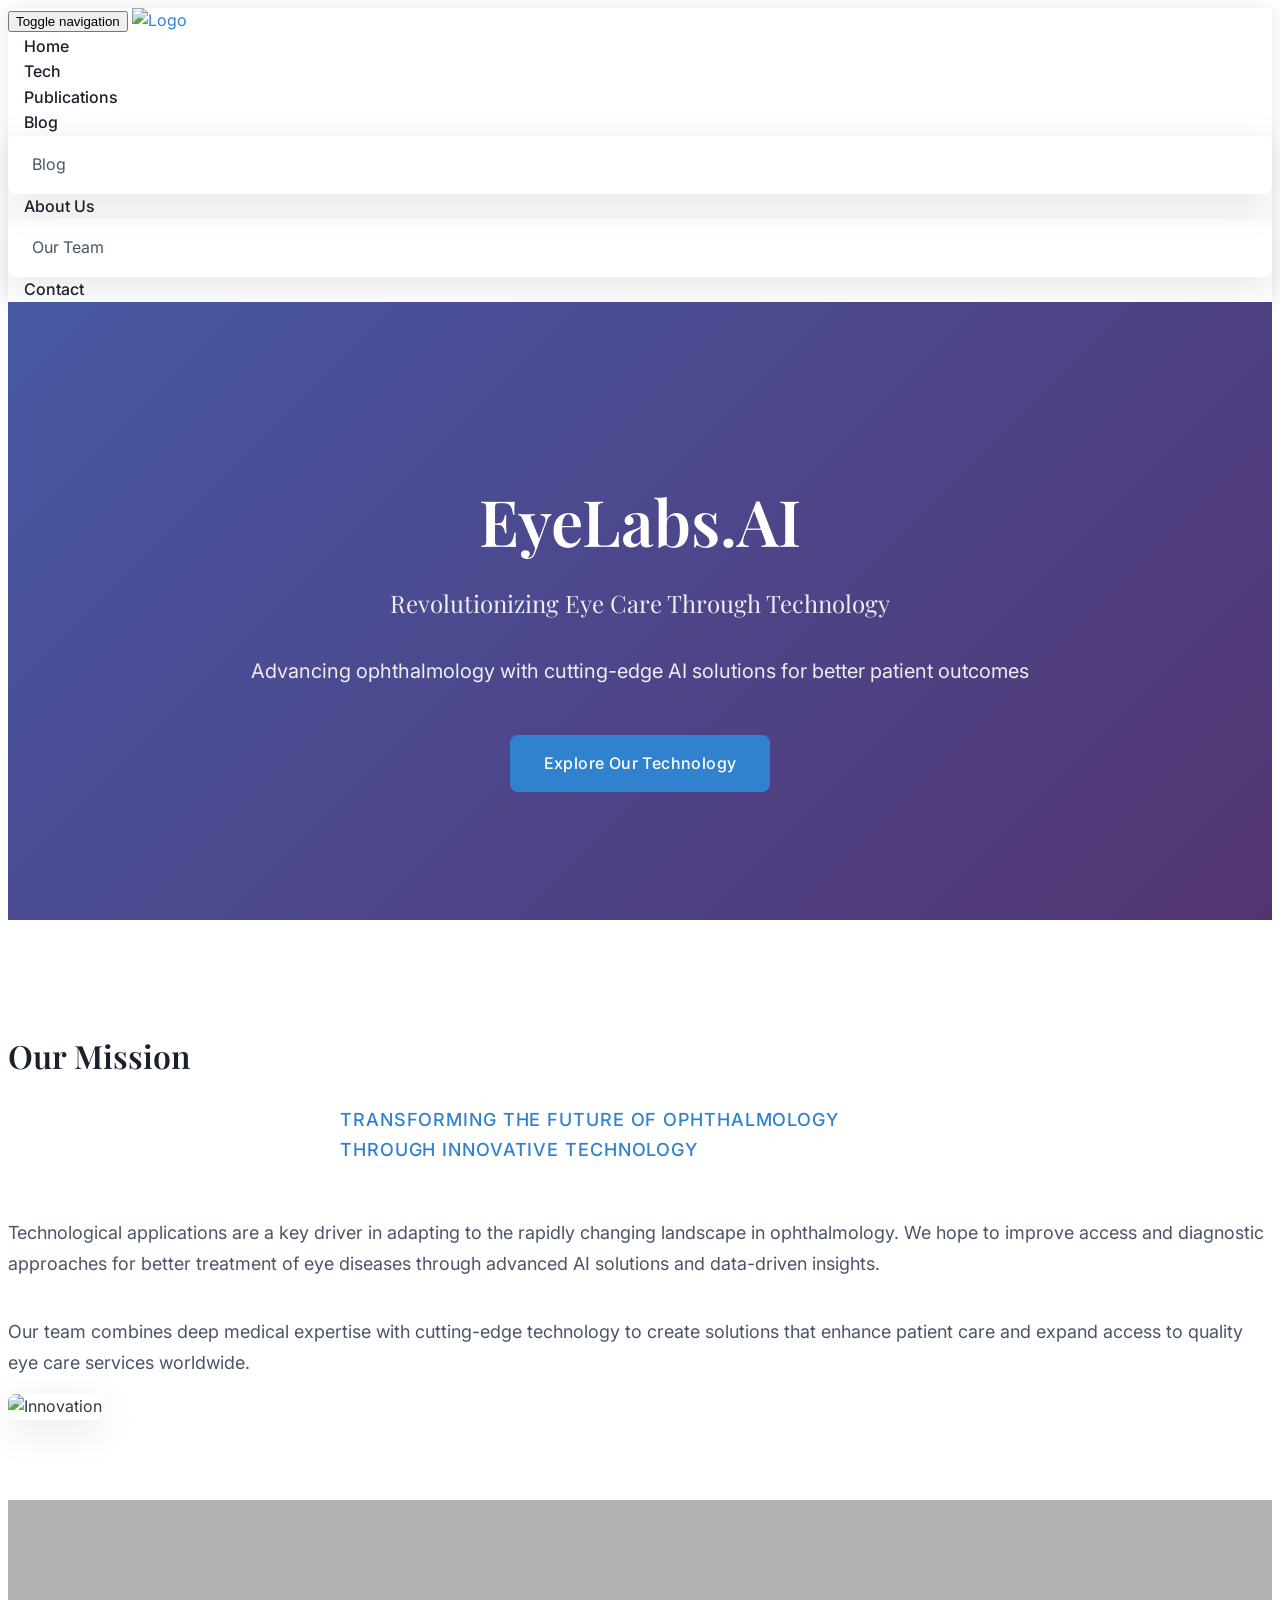
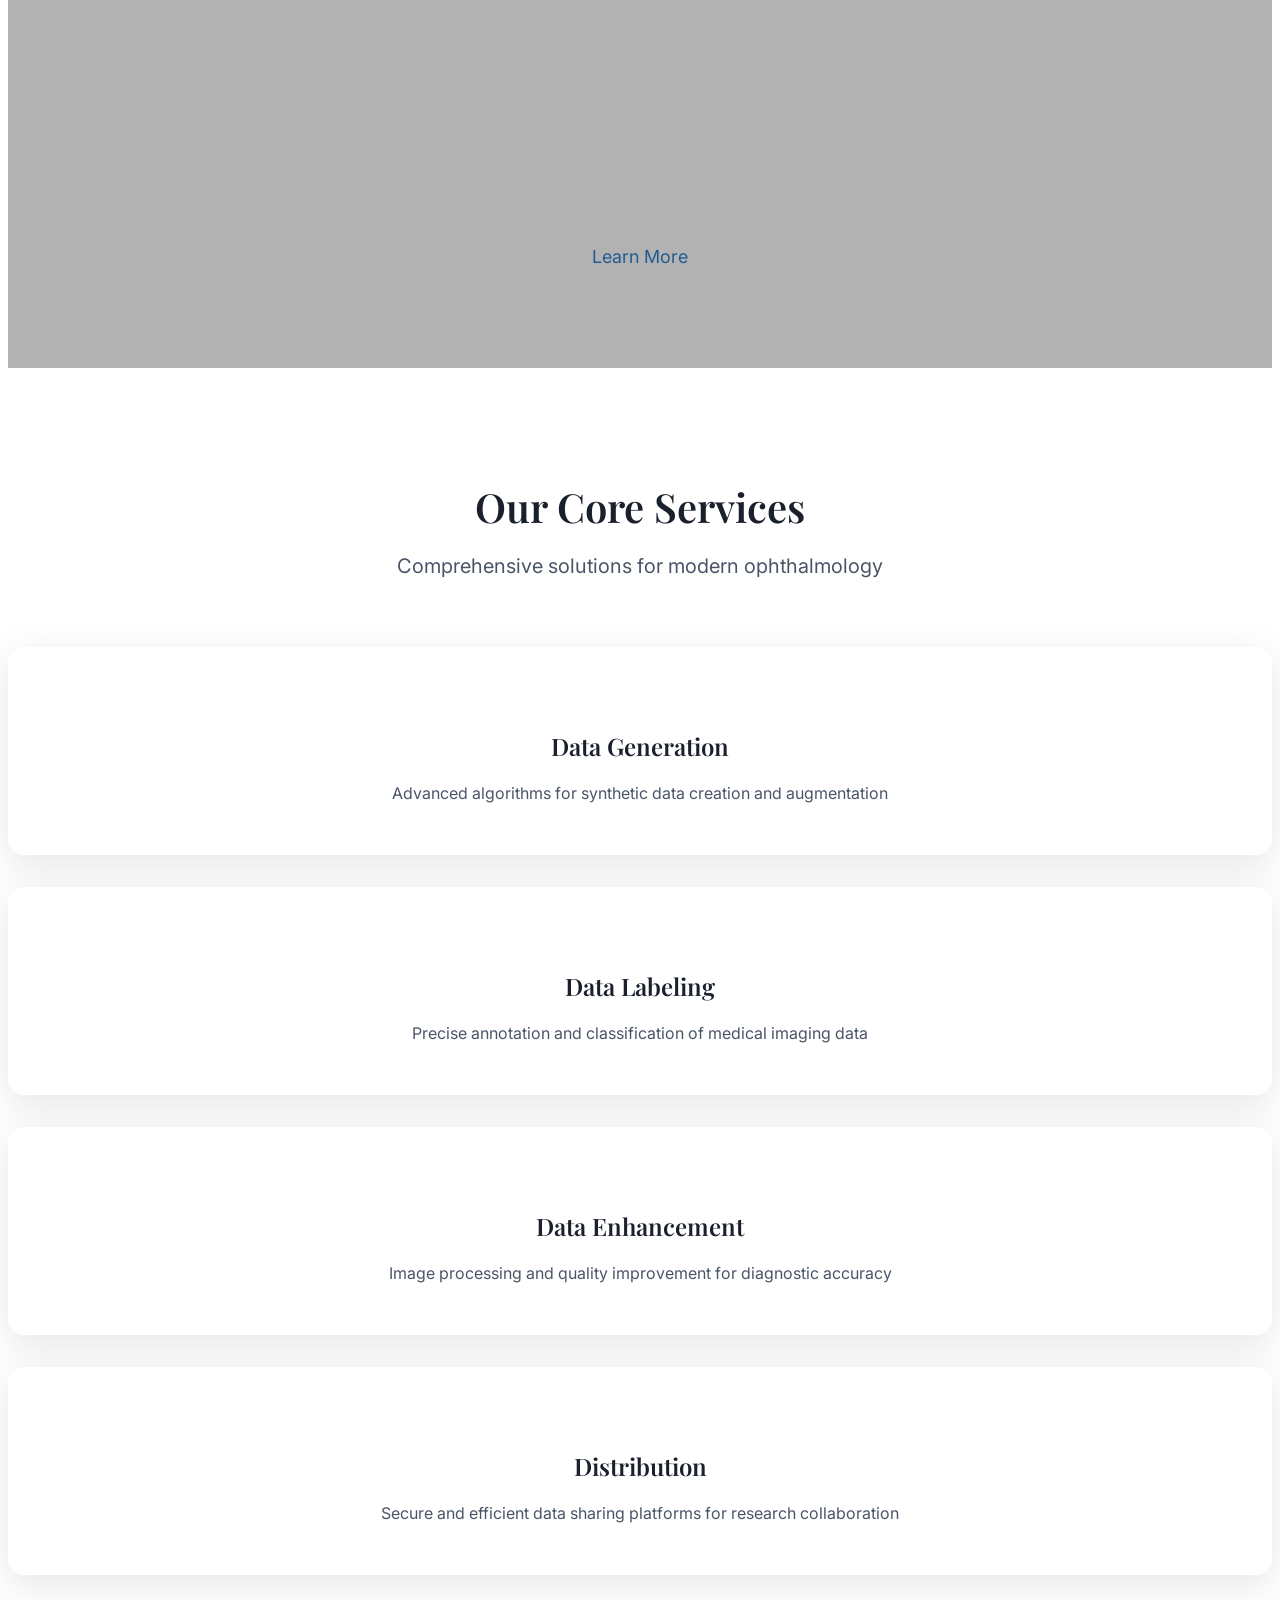
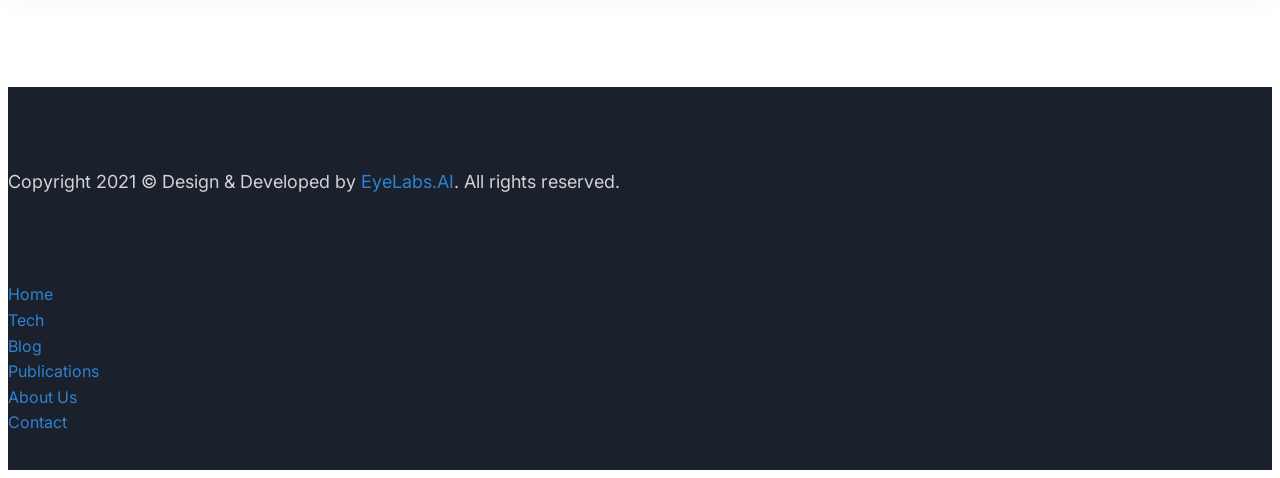
==== index.html @ ab3704bf "Remove Aaron Webel, Euna Koo, Mohannad Al-Samarraie, and Diana Lee from advisory board" ====
<!DOCTYPE html>
<!--[if lt IE 7]>      <html class="no-js lt-ie9 lt-ie8 lt-ie7"> <![endif]-->
<!--[if IE 7]>         <html class="no-js lt-ie9 lt-ie8"> <![endif]-->
<!--[if IE 8]>         <html class="no-js lt-ie9"> <![endif]-->
<!--[if gt IE 8]><!--> 
<html class="no-js"> <!--<![endif]-->
<head>
  <meta http-equiv="Content-Type" content="text/html; charset=UTF-8">
  <meta name="description" content="EyeLabs AI - Revolutionizing Eye Care Through Technology">
  
  <meta name="author" content="EyeLabs AI">

  <title>EyeLabs AI</title>

  <!-- Mobile Specific Meta-->
  <meta name="viewport" content="width=device-width, initial-scale=1">
  <!-- Favicon -->
  <link rel="shortcut icon" type="image/x-icon" href="img/favicon.png" />
  <!-- bootstrap.min css -->
  <link rel="stylesheet" href="plugins/bootstrap/bootstrap.min.css">
  <!-- Ionic Icon Css -->
  <link rel="stylesheet" href="plugins/Ionicons/css/ionicons.min.css">
  <!-- animate.css -->
  <link rel="stylesheet" href="plugins/animate-css/animate.css">
  <!-- Magnify Popup -->
  <link rel="stylesheet" href="plugins/magnific-popup/magnific-popup.css">
  <!-- Owl Carousel CSS -->
  <link rel="stylesheet" href="plugins/slick/slick.css">
  
  <!-- Main Stylesheet -->
  <link rel="stylesheet" href="css/style.css">

</head>

<body id="body">

<!-- Header Start -->
<header class="navigation">
	<div class="container">
		<div class="row">
			<div class="col-md-12">
				<!-- header Nav Start -->
				<nav class="navbar">
					<div class="container-fluid">
						<!-- Brand and toggle get grouped for better mobile display -->
						<div class="navbar-header">
							<button type="button" class="navbar-toggle collapsed" data-toggle="collapse" data-target="#bs-example-navbar-collapse-1">
							<span class="sr-only">Toggle navigation</span>
							<span class="icon-bar"></span>
							<span class="icon-bar"></span>
							<span class="icon-bar"></span>
							</button>
							<a class="navbar-brand" href="index.html">
								<img src="images/eyelabs logo 5.28.svg" alt="Logo">
							</a>
						</div>
					<!-- Collect the nav links, forms, and other content for toggling -->
          <div class="collapse navbar-collapse" id="bs-example-navbar-collapse-1">
            <ul class="nav navbar-nav navbar-right">
              <li><a href="index.html">Home</a></li>
              
              <li><a href="projects.html">Tech</a></li>
              <li><a href="publications.html">Publications</a></li>
                                <li class="dropdown">
                                    <a href="#" class="dropdown-toggle" data-toggle="dropdown" role="button" aria-haspopup="true" aria-expanded="false">Blog <span class="ion-ios-arrow-down"></span></a>
                                    <ul class="dropdown-menu">
                                        <li><a href="Blog.html">Blog</a></li>
                                    </ul>
                                </li>
              <li class="dropdown">
                <a href="#" class="dropdown-toggle" data-toggle="dropdown" role="button" aria-haspopup="true" aria-expanded="false">About Us <span class="ion-ios-arrow-down"></span></a>
                <ul class="dropdown-menu">
                  <li><a href="about.html">Our Team</a></li>
                </ul>
              </li>
              <li><a href="contact.html">Contact</a></li>
            </ul>
            </div><!-- /.navbar-collapse -->
            </div><!-- /.container-fluid -->
						</nav>
					</div>
				</div>
			</div>
			</header><!-- header close -->

<!-- Slider Start -->
<section class="slider">
	<div class="container">
		<div class="row">
			<div class="col-md-12">
				<div class="block">
					<h1 class="animated fadeInUp">EyeLabs.AI</h1>
					<h2 class="animated fadeInUp">Revolutionizing Eye Care Through Technology</h2>
					<p class="animated fadeInUp">Advancing ophthalmology with cutting-edge AI solutions for better patient outcomes</p>
					<a href="projects.html" class="btn btn-main animated fadeInUp">Explore Our Technology</a>
				</div>
			</div>
		</div>
	</div>
</section>

<!-- About Section Start -->
<section class="about section">
	<div class="container">
		<div class="row">
			<div class="col-md-6">
				<div class="block">
					<div class="section-title">
						<h2>Our Mission</h2>
						<p>Transforming the future of ophthalmology through innovative technology</p>
					</div>
					<p>Technological applications are a key driver in adapting to the rapidly changing landscape in ophthalmology. We hope to improve access and diagnostic approaches for better treatment of eye diseases through advanced AI solutions and data-driven insights.</p>
					<p>Our team combines deep medical expertise with cutting-edge technology to create solutions that enhance patient care and expand access to quality eye care services worldwide.</p>
				</div>
			</div>
			<div class="col-md-6">
				<div class="block">
					<img src="images/lightbulb.png" alt="Innovation" class="img-responsive">
				</div>
			</div>
		</div>
	</div>
</section>

<!-- Call to Action Section -->
<section class="feature bg-2">
  <div class="container">
    <div class="row">
      <div class="col-md-8 col-md-offset-2 text-center">
        <h2 class="section-subtitle">WE BELIEVE IN GREAT IDEAS</h2>
        <h3>Advancing Eye Care Through Innovation</h3>
        <p>Join us in revolutionizing the field of ophthalmology with state-of-the-art technology and research-driven solutions.</p>
        <a href="projects.html" class="btn btn-view-works">Learn More</a>
      </div>
    </div>
  </div>
</section>

<!-- Services Section Start -->
<section class="service">
  <div class="container">
    <div class="row">
      <div class="col-md-12">
        <div class="section-title text-center">
          <h2>Our Core Services</h2>
          <p>Comprehensive solutions for modern ophthalmology</p>
        </div>
      </div>
    </div>
    <div class="row">
      <div class="col-sm-6 col-md-3">
        <div class="service-item">
          <i class="icon ion-coffee"></i>
          <h4>Data Generation</h4>
          <p>Advanced algorithms for synthetic data creation and augmentation</p>
        </div>
      </div>
      <div class="col-sm-6 col-md-3">
        <div class="service-item">
          <i class="ion-compass"></i>
          <h4>Data Labeling</h4>
          <p>Precise annotation and classification of medical imaging data</p>
        </div>
      </div>
      <div class="col-sm-6 col-md-3">
        <div class="service-item">
          <i class="ion-image"></i>
          <h4>Data Enhancement</h4>
          <p>Image processing and quality improvement for diagnostic accuracy</p>
        </div>
      </div>
      <div class="col-sm-6 col-md-3">
        <div class="service-item">
          <i class="ion-bug"></i>
          <h4>Distribution</h4>
          <p>Secure and efficient data sharing platforms for research collaboration</p>
        </div>
      </div>
    </div>
  </div>
</section>

<!-- footer Start -->
<footer class="footer">
	<div class="container">
		<div class="row">
			<div class="col-md-12">
				<div class="footer-manu">
				</div>
				<p class="copyright">Copyright 2021 &copy; Design & Developed by <a href="https://eyelabs.ai/">EyeLabs.AI</a>. All rights reserved.
          <br><h4>Quick Links</h4>
          <a href="https://eyelabs.ai/index.html">Home</a> 
          <br><a href="https://eyelabs.ai/projects.html">Tech</a> 
          <br> <a href="https://eyelabs.ai/Blog.html">Blog</a>
          <br> <a href="https://eyelabs.ai/publications.html">Publications</a>
          <br> <a href="https://eyelabs.ai/about.html">About Us</a>
          <br> <a href="https://eyelabs.ai/contact.html">Contact</a>

				</p>
			</div>
		</div>
	</div>
</footer>

    <!-- 
    Essential Scripts
    =====================================-->


    <!-- Main jQuery -->
    <script src="plugins/jQuery/jquery.min.js"></script>
    <!-- Bootstrap 3.1 -->
    <script src="plugins/bootstrap/bootstrap.min.js"></script>
    <!-- slick Carousel -->
    <script src="plugins/slick/slick.min.js"></script>
    <script src="plugins/magnific-popup/jquery.magnific-popup.min.js"></script>
    <!-- filter -->
    <script src="plugins/shuffle/shuffle.min.js"></script>
    <script src="plugins/SyoTimer/jquery.syotimer.min.js"></script>

    <!-- Form Validator -->
    <script src="http://cdnjs.cloudflare.com/ajax/libs/jquery.form/3.32/jquery.form.js"></script>
    <script src="http://cdnjs.cloudflare.com/ajax/libs/jquery-validate/1.11.1/jquery.validate.min.js"></script>

    <!-- Google Map -->
    <script src="https://maps.googleapis.com/maps/api/js?key=AIzaSyCcABaamniA6OL5YvYSpB3pFMNrXwXnLwU&libraries=places"></script>
    <script src="plugins/google-map/map.js"></script>

    <script src="js/script.js"></script>

    </body>

    </html>
---- css/style.css ----
/*=== MEDIA QUERY ===*/
@import url('https://fonts.googleapis.com/css2?family=Inter:wght@300;400;500;600;700&display=swap');
@import url('https://fonts.googleapis.com/css2?family=Playfair+Display:wght@400;500;600;700&display=swap');

body {
  line-height: 1.6;
  font-family: "Inter", sans-serif;
  -webkit-font-smoothing: antialiased;
  color: #2d3748;
  background-color: #ffffff;
}

h1, h2, h3, h4, h5, h6 {
  font-family: "Playfair Display", serif;
  font-weight: 500;
  color: #1a202c;
}

h1 {
  font-size: 3.5rem;
  font-weight: 600;
  line-height: 1.2;
}

h2 {
  font-size: 2.5rem;
  font-weight: 500;
  line-height: 1.3;
}

h3 {
  font-size: 1.75rem;
  font-weight: 500;
}

h4 {
  font-size: 1.25rem;
  font-weight: 500;
}

p {
  color: #4a5568;
  font-size: 1.125rem;
  font-family: "Inter", sans-serif;
  line-height: 1.7;
}

ol, ul {
  margin: 0;
  padding: 0;
  list-style: none;
}

iframe {
  border: 0;
}

a, a:focus, a:hover {
  text-decoration: none;
  outline: 0;
  color: #3182ce;
  transition: all 0.3s ease;
}

a:hover {
  color: #2c5282;
}

blockquote {
  font-size: 1.25rem;
  border-left: 4px solid #3182ce;
  padding: 1rem 2rem;
  text-align: left;
  color: #4a5568;
  font-style: italic;
  margin: 2rem 0;
}

.navbar-toggle .icon-bar {
  background: #3182ce;
}

input[type="email"], input[type="password"], input[type="text"], input[type="tel"] {
  box-shadow: none;
  height: 3rem;
  outline: none;
  font-size: 1rem;
  border: 2px solid #e2e8f0;
  border-radius: 0.5rem;
  padding: 0.75rem 1rem;
  transition: all 0.3s ease;
}

input[type="email"]:focus, input[type="password"]:focus, input[type="text"]:focus, input[type="tel"]:focus {
  box-shadow: 0 0 0 3px rgba(49, 130, 206, 0.1);
  border-color: #3182ce;
}

.form-control {
  box-shadow: none;
  border-radius: 0.5rem;
  border: 2px solid #e2e8f0;
  padding: 0.75rem 1rem;
  font-size: 1rem;
  transition: all 0.3s ease;
}

.form-control:focus {
  box-shadow: 0 0 0 3px rgba(49, 130, 206, 0.1);
  border-color: #3182ce;
}

.slick-slide {
  outline: 0;
}

.btn-main, .btn-transparent, .btn-small {
  background: #3182ce;
  color: #fff;
  display: inline-block;
  font-size: 1rem;
  font-weight: 500;
  letter-spacing: 0.025em;
  padding: 0.875rem 2rem;
  border-radius: 0.5rem;
  border: 2px solid #3182ce;
  transition: all 0.3s ease;
  text-transform: none;
}

.btn-main:hover, .btn-transparent:hover, .btn-small:hover {
  background: #2c5282;
  border-color: #2c5282;
  color: #fff;
  transform: translateY(-2px);
  box-shadow: 0 10px 25px rgba(49, 130, 206, 0.2);
}

.btn-solid-border {
  background: transparent;
  color: #3182ce;
  border: 2px solid #3182ce;
}

.btn-solid-border:hover {
  background: #3182ce;
  color: #fff;
}

.btn-transparent {
  background: transparent;
  color: #3182ce;
  border: 2px solid #3182ce;
}

.btn-transparent:hover {
  background: #3182ce;
  color: #fff;
}

.btn-large {
  padding: 1rem 2.5rem;
  font-size: 1.125rem;
}

.btn-small {
  padding: 0.625rem 1.5rem;
  font-size: 0.875rem;
}

.btn-round {
  border-radius: 2rem;
}

.btn-round-full {
  border-radius: 3rem;
}

.btn.active:focus, .btn:active:focus, .btn:focus {
  outline: none;
}

.mt-10 {
  margin-top: 0.625rem;
}

.mt-20 {
  margin-top: 1.25rem;
}

.mt-30 {
  margin-top: 1.875rem;
}

.mt-40 {
  margin-top: 2.5rem;
}

.mt-50 {
  margin-top: 3.125rem;
}

.btn:focus {
  outline: none;
}

.w-100 {
  width: 100%;
}

.margin-0 {
  margin: 0;
}

#preloader {
  position: fixed;
  top: 0;
  left: 0;
  right: 0;
  bottom: 0;
  background-color: #fff;
  z-index: 999999;
}

.bg-shadow {
  background: rgba(0, 0, 0, 0.5);
}

.bg-gray {
  background: #f7fafc;
}

.bg-primary {
  background: #3182ce;
}

.bg-primary-dark {
  background: #2c5282;
}

.bg-primary-darker {
  background: #1a365d;
}

.bg-dark {
  background: #1a202c;
}

.section {
  padding: 5rem 0;
}

.section-sm {
  padding: 3rem 0;
}

.title {
  margin-bottom: 3rem;
}

.title h2 {
  font-size: 2.5rem;
  font-weight: 600;
  margin-bottom: 1rem;
  color: #1a202c;
}

.section-title {
  margin-bottom: 4rem;
}

.section-title h2 {
  font-size: 2.5rem;
  font-weight: 600;
  margin-bottom: 1rem;
  color: #1a202c;
}

.section-title p {
  font-size: 1.25rem;
  color: #4a5568;
  max-width: 600px;
  margin: 0 auto;
}

.section-subtitle {
  font-size: 1.125rem;
  font-weight: 500;
  color: #3182ce;
  text-transform: uppercase;
  letter-spacing: 0.1em;
  margin-bottom: 1rem;
}

.page-title {
  padding: 6rem 0;
  background: linear-gradient(135deg, #667eea 0%, #764ba2 100%);
  position: relative;
}

.page-title:before {
  content: "";
  position: absolute;
  top: 0;
  left: 0;
  right: 0;
  bottom: 0;
  background: rgba(0, 0, 0, 0.3);
}

.page-title .block {
  position: relative;
  z-index: 1;
}

.page-title .block h1 {
  color: #fff;
  font-size: 3.5rem;
  font-weight: 600;
  margin-bottom: 1rem;
}

.page-title .block p {
  color: rgba(255, 255, 255, 0.9);
  font-size: 1.25rem;
}

.heading {
  margin-bottom: 3rem;
}

.heading h2 {
  font-size: 2.5rem;
  font-weight: 600;
  margin-bottom: 1rem;
  color: #1a202c;
}

.heading p {
  font-size: 1.25rem;
  color: #4a5568;
}

.page-wrapper {
  padding: 2rem 0;
}

.social-media-icons ul li {
  display: inline-block;
}

.social-media-icons ul li a {
  width: 3rem;
  height: 3rem;
  display: inline-block;
  line-height: 3rem;
  text-align: center;
  background: #3182ce;
  color: #fff;
  border-radius: 50%;
  margin: 0 0.5rem;
  transition: all 0.3s ease;
}

.social-media-icons ul li a:hover {
  background: #2c5282;
  transform: translateY(-3px);
}

.dropdown-slide {
  position: static;
}

.dropdown-slide .open > a, .dropdown-slide .open > a:focus, .dropdown-slide .open > a:hover {
  background: transparent;
}

.dropdown-slide.full-width .dropdown-menu {
  left: 0 !important;
  right: 0 !important;
  width: 100%;
}

.dropdown-slide:hover .dropdown-menu {
  border-top: solid 3px #3182ce;
  margin-top: 0;
}

.dropdown-slide .dropdown-menu {
  border: none;
  border-radius: 0.5rem;
  box-shadow: 0 10px 40px rgba(0, 0, 0, 0.1);
  margin-top: 0;
  padding: 1rem 0;
  min-width: 200px;
}

.dropdown-slide .dropdown-menu a {
  padding: 0.75rem 1.5rem;
  color: #4a5568;
  transition: all 0.3s ease;
}

.dropdown-slide .dropdown-menu a:hover {
  background: #f7fafc;
  color: #3182ce;
}

@media (max-width: 480px) {
  .dropdown-slide .dropdown-menu {
    left: 0 !important;
    right: 0 !important;
    width: 100%;
  }
}

.commonSelect {
  position: relative;
  display: inline-block;
}

.commonSelect:before {
  content: "\f107";
  font-family: "FontAwesome";
  position: absolute;
  right: 1rem;
  top: 50%;
  transform: translateY(-50%);
  z-index: 1;
  pointer-events: none;
}

.commonSelect select {
  appearance: none;
  -webkit-appearance: none;
  -moz-appearance: none;
  padding: 0.75rem 2.5rem 0.75rem 1rem;
  border: 2px solid #e2e8f0;
  border-radius: 0.5rem;
  background: #fff;
  font-size: 1rem;
  color: #4a5568;
}

.commonSelect select:focus {
  outline: none;
  border-color: #3182ce;
}

.tabCommon .nav-tabs {
  border: none;
  margin-bottom: 2rem;
}

.tabCommon .nav-tabs li {
  margin-right: 0.5rem;
}

.tabCommon .nav-tabs li.active a {
  background: #3182ce;
  color: #fff;
  border: none;
  border-radius: 0.5rem;
}

.tabCommon .nav-tabs a {
  border: 2px solid #e2e8f0;
  border-radius: 0.5rem;
  color: #4a5568;
  padding: 0.75rem 1.5rem;
  transition: all 0.3s ease;
}

.tabCommon .nav-tabs a:hover {
  background: #f7fafc;
  border-color: #3182ce;
  color: #3182ce;
}

.tabCommon .tab-content {
  padding: 2rem 0;
}

.commonAccordion .panel, .commonAccordion-2 .panel {
  border: none;
  border-radius: 0.5rem;
  margin-bottom: 1rem;
  box-shadow: 0 2px 10px rgba(0, 0, 0, 0.1);
}

.commonAccordion .panel .panel-heading, .commonAccordion-2 .panel .panel-heading {
  background: #f7fafc;
  border: none;
  border-radius: 0.5rem;
}

.commonAccordion .panel .panel-title, .commonAccordion-2 .panel .panel-title {
  font-size: 1.125rem;
}

.commonAccordion .panel .panel-title a, .commonAccordion-2 .panel .panel-title a {
  color: #1a202c;
  text-decoration: none;
  display: block;
  padding: 1rem 1.5rem;
  transition: all 0.3s ease;
}

.commonAccordion .panel .panel-title a:before, .commonAccordion-2 .panel .panel-title a:before {
  content: "\f107";
  font-family: "FontAwesome";
  position: absolute;
  right: 1.5rem;
  top: 50%;
  transform: translateY(-50%);
  transition: all 0.3s ease;
}

.commonAccordion .panel .panel-title a.collapsed:before, .commonAccordion-2 .panel .panel-title a.collapsed:before {
  transform: translateY(-50%) rotate(0deg);
}

.list-circle {
  list-style: none;
}

.list-circle li {
  position: relative;
  padding-left: 2rem;
  margin-bottom: 1rem;
}

.list-circle li:before {
  content: "";
  position: absolute;
  left: 0;
  top: 0.5rem;
  width: 0.5rem;
  height: 0.5rem;
  background: #3182ce;
  border-radius: 50%;
}

.play-icon {
  width: 4rem;
  height: 4rem;
  background: #3182ce;
  color: #fff;
  display: inline-block;
  text-align: center;
  line-height: 4rem;
  border-radius: 50%;
  transition: all 0.3s ease;
}

.play-icon:hover {
  background: #2c5282;
  transform: scale(1.1);
}

.play-icon i {
  font-size: 1.5rem;
}

.alert-common {
  padding: 1rem 1.5rem;
  border-radius: 0.5rem;
  border: none;
  margin-bottom: 1rem;
}

.alert-common i {
  margin-right: 0.5rem;
  font-size: 1.125rem;
}

.alert-solid {
  background: #3182ce;
  color: #fff;
}

@media (max-width: 480px) {
  .buttonPart li {
    display: block;
    margin-bottom: 0.5rem;
  }
}

@media (max-width: 768px) {
  .buttonPart li {
    display: block;
    margin-bottom: 0.5rem;
  }
}

.overly, .page-title, .slider {
  position: relative;
}

.overly:before, .page-title:before, .slider:before {
  content: "";
  position: absolute;
  left: 0;
  top: 0;
  right: 0;
  bottom: 0;
  background: rgba(0, 0, 0, 0.5);
}

.owl-dots .owl-dot.active span, .owl-theme .owl-dots .owl-dot:hover span {
  background: #3182ce;
}

#success, #error {
  display: none;
}

#wrapper-work {
  position: relative;
  overflow: hidden;
}

#wrapper-work ul li {
  position: relative;
  overflow: hidden;
  border-radius: 0.5rem;
  margin-bottom: 2rem;
}

#wrapper-work ul li img {
  transition: all 0.3s ease;
}

#wrapper-work ul li .items-text {
  position: absolute;
  left: 0;
  right: 0;
  bottom: 0;
  background: linear-gradient(transparent, rgba(0, 0, 0, 0.8));
  color: #fff;
  padding: 2rem;
  transform: translateY(100%);
  transition: all 0.3s ease;
}

#wrapper-work ul li:hover .items-text {
  transform: translateY(0);
}

#wrapper-work ul li .items-text h2 {
  font-size: 1.5rem;
  margin-bottom: 0.5rem;
  color: #fff;
}

#wrapper-work ul li .items-text h2:before {
  content: "";
  position: absolute;
  left: 0;
  bottom: 0;
  width: 3rem;
  height: 3px;
  background: #3182ce;
}

#wrapper-work ul li .items-text p {
  color: rgba(255, 255, 255, 0.9);
  margin-bottom: 0;
}

#features-work {
  position: relative;
  overflow: hidden;
}

#features-work .block ul li {
  position: relative;
  padding-left: 3rem;
  margin-bottom: 2rem;
  font-size: 1.125rem;
  color: #4a5568;
}

#features-work .block ul li:before {
  content: "\f00c";
  font-family: "FontAwesome";
  position: absolute;
  left: 0;
  top: 0;
  color: #3182ce;
  font-size: 1.25rem;
}

header {
  background: #fff;
  border: none;
  box-shadow: 0 2px 20px rgba(0, 0, 0, 0.1);
}

header .navbar {
  margin-bottom: 0;
  border: none;
}

header .navbar-brand {
  padding: 1rem 0;
}

header .navbar-brand img {
  max-height: 3rem;
}

header .navbar-default {
  background: #fff;
  border: none;
  border-radius: 0;
}

header .navbar-default .navbar-nav {
  margin: 0;
}

header .navbar-default .navbar-nav li a {
  color: #1a202c;
  font-weight: 500;
  padding: 2rem 1rem;
  transition: all 0.3s ease;
}

header .navbar-default .navbar-nav li a:hover {
  color: #3182ce;
  background: transparent;
}

.navigation {
  background: #fff;
  border: none;
  box-shadow: 0 2px 20px rgba(0, 0, 0, 0.1);
  padding: 0;
}

.navigation .navbar {
  margin-bottom: 0;
  border: none;
  padding: 0;
}

.navigation .navbar-brand {
  padding: 1rem 0;
}

.navigation .navbar-brand img {
  max-height: 3rem;
}

.navigation .navbar {
  background: #fff;
  border: none;
  border-radius: 0;
}

.navigation .navbar .navbar-nav {
  margin: 0;
}

.navigation .navbar .navbar-nav > li > a {
  color: #1a202c;
  font-weight: 500;
  padding: 2rem 1rem;
  transition: all 0.3s ease;
  position: relative;
}

.navigation .navbar .navbar-nav > li > a:hover, .navigation .navbar .navbar-nav > li > a:focus {
  color: #3182ce;
  background: transparent;
}

.navigation .navbar .navbar-nav > li > a:after {
  content: "";
  position: absolute;
  bottom: 0;
  left: 50%;
  width: 0;
  height: 3px;
  background: #3182ce;
  transition: all 0.3s ease;
  transform: translateX(-50%);
}

.navigation .navbar .navbar-nav > li > a:hover:after {
  width: 100%;
}

.navigation .navbar .dropdown-menu {
  border: none;
  border-radius: 0.5rem;
  box-shadow: 0 10px 40px rgba(0, 0, 0, 0.1);
  margin-top: 0;
  padding: 1rem 0;
  min-width: 200px;
}

.navigation .navbar .dropdown-menu a {
  padding: 0.75rem 1.5rem;
  color: #4a5568;
  transition: all 0.3s ease;
}

.navigation .navbar .dropdown-menu a:hover {
  background: #f7fafc;
  color: #3182ce;
}

.nav .open > a {
  background: transparent;
}

.slider {
  background: linear-gradient(135deg, #667eea 0%, #764ba2 100%);
  padding: 8rem 0;
  position: relative;
}

.slider:before {
  content: "";
  position: absolute;
  left: 0;
  top: 0;
  right: 0;
  bottom: 0;
  background: rgba(0, 0, 0, 0.3);
}

.slider .block {
  text-align: center;
  position: relative;
  z-index: 1;
}

.slider .block h1 {
  color: #fff;
  font-size: 4rem;
  font-weight: 600;
  margin-bottom: 1.5rem;
  line-height: 1.2;
}

.slider .block h2 {
  color: rgba(255, 255, 255, 0.9);
  font-size: 1.5rem;
  font-weight: 400;
  margin-bottom: 2rem;
  line-height: 1.6;
}

.call-to-action {
  background: #f7fafc;
  padding: 4rem 0;
}

.call-to-action h2 {
  font-size: 2.5rem;
  margin-bottom: 1rem;
}

.call-to-action p {
  font-size: 1.25rem;
  margin-bottom: 2rem;
}

.call-to-action .btn-main, .call-to-action .btn-transparent, .call-to-action .btn-small {
  font-size: 1.125rem;
  padding: 1rem 2.5rem;
}

.service {
  padding: 5rem 0;
  background: #fff;
}

.service .service-item {
  text-align: center;
  padding: 3rem 2rem;
  border-radius: 1rem;
  background: #fff;
  box-shadow: 0 10px 40px rgba(0, 0, 0, 0.1);
  transition: all 0.3s ease;
  margin-bottom: 2rem;
}

.service .service-item:hover {
  transform: translateY(-10px);
  box-shadow: 0 20px 60px rgba(0, 0, 0, 0.15);
}

.service .service-item i {
  font-size: 3rem;
  color: #3182ce;
  margin-bottom: 1.5rem;
}

.service .service-item h4 {
  font-size: 1.5rem;
  font-weight: 600;
  margin-bottom: 1rem;
  color: #1a202c;
}

.service .service-item p {
  color: #4a5568;
  margin-bottom: 0;
}

.dark-service .title {
  color: #fff;
}

.dark-service .service-item {
  background: rgba(255, 255, 255, 0.1);
  border: 1px solid rgba(255, 255, 255, 0.2);
}

.dark-service .service-item i {
  color: #fff;
}

.dark-service .service-item h4 {
  color: #fff;
  font-size: 1.5rem;
  font-weight: 600;
  margin-bottom: 1rem;
}

.dark-service .service-item p {
  color: rgba(255, 255, 255, 0.8);
}

.service-about p {
  font-size: 1.125rem;
  line-height: 1.8;
}

.service-arrow .block {
  text-align: center;
}

.service-arrow .block i {
  font-size: 3rem;
  color: #3182ce;
}

.service-arrow .block p {
  font-size: 1.125rem;
  margin-top: 1rem;
}

.service-list .block {
  position: relative;
  padding-left: 3rem;
  margin-bottom: 2rem;
}

.service-list .block i {
  position: absolute;
  left: 0;
  top: 0;
  font-size: 1.5rem;
  color: #3182ce;
}

.feature {
  background: linear-gradient(135deg, #667eea 0%, #764ba2 100%);
  padding: 6rem 0;
  position: relative;
}

.feature:before {
  content: "";
  position: absolute;
  left: 0;
  top: 0;
  right: 0;
  bottom: 0;
  background: rgba(0, 0, 0, 0.3);
}

.feature h2 {
  color: #fff;
  font-size: 2.5rem;
  margin-bottom: 1rem;
}

.feature p {
  color: rgba(255, 255, 255, 0.9);
  font-size: 1.25rem;
  margin-bottom: 2rem;
}

.feature .btn-view-works {
  background: #fff;
  color: #3182ce;
  border: 2px solid #fff;
  font-size: 1.125rem;
  padding: 1rem 2.5rem;
}

.feature .btn-view-works:hover {
  background: transparent;
  color: #fff;
}

.portfolio-work {
  padding: 5rem 0;
}

.portfolio-work .block .portfolio-menu {
  text-align: center;
  margin-bottom: 3rem;
}

.portfolio-work .block .portfolio-menu .btn-group {
  margin: 0 0.5rem;
}

.portfolio-work .block .portfolio-menu .btn-group label {
  background: transparent;
  color: #4a5568;
  border: 2px solid #e2e8f0;
  border-radius: 0.5rem;
  padding: 0.75rem 1.5rem;
  font-weight: 500;
  transition: all 0.3s ease;
  cursor: pointer;
}

.portfolio-work .block .portfolio-menu .btn-group label:hover,
.portfolio-work .block .portfolio-menu .btn-group input:checked + label {
  background: #3182ce;
  color: #fff;
  border-color: #3182ce;
}

.portfolio-item {
  position: relative;
  overflow: hidden;
  border-radius: 0.5rem;
  margin-bottom: 2rem;
}

.portfolio-item img {
  transition: all 0.3s ease;
}

.portfolio-item:hover .portfolio-hover {
  opacity: 1;
}

.portfolio-item:hover .portfolio-content {
  transform: translateY(0);
}

.portfolio-hover {
  position: absolute;
  left: 0;
  top: 0;
  right: 0;
  bottom: 0;
  background: rgba(49, 130, 206, 0.9);
  opacity: 0;
  transition: all 0.3s ease;
  display: flex;
  align-items: center;
  justify-content: center;
}

.portfolio-content {
  text-align: center;
  color: #fff;
  transform: translateY(20px);
  transition: all 0.3s ease;
}

.portfolio-content * {
  color: #fff;
}

.portfolio-content a {
  color: #fff;
  text-decoration: none;
}

.portfolio-content a i {
  font-size: 2rem;
}

.portfolio-content a.h3 {
  font-size: 1.5rem;
  margin-bottom: 0.5rem;
}

.portfolio-single-page .project-details h4 {
  font-size: 1.25rem;
  font-weight: 600;
  margin-bottom: 0.5rem;
  color: #1a202c;
}

.portfolio-single-page .project-details span {
  color: #4a5568;
  font-size: 1rem;
}

.portfolio-single-page .project-details strong {
  color: #3182ce;
  font-weight: 600;
}

.portfolio-single-page .project-details ul li {
  margin-bottom: 0.5rem;
  color: #4a5568;
}

.testimonial {
  background: #f7fafc;
  padding: 5rem 0;
}

.testimonial .block h2 {
  font-size: 2.5rem;
  font-weight: 600;
  margin-bottom: 1rem;
  text-align: center;
}

.testimonial .block p {
  font-size: 1.25rem;
  text-align: center;
  margin-bottom: 3rem;
}

.testimonial .counter-box li {
  text-align: center;
  margin-bottom: 2rem;
}

.testimonial .testimonial-carousel {
  margin-top: 3rem;
}

.testimonial .testimonial-carousel i {
  font-size: 3rem;
  color: #3182ce;
  margin-bottom: 1rem;
}

.testimonial .testimonial-carousel p {
  font-size: 1.125rem;
  font-style: italic;
  margin-bottom: 2rem;
}

.testimonial .testimonial-carousel .user img {
  width: 4rem;
  height: 4rem;
  border-radius: 50%;
  margin-bottom: 1rem;
}

.testimonial .testimonial-carousel .user p {
  font-size: 1rem;
  margin-bottom: 0.25rem;
}

.testimonial .testimonial-carousel .user p span {
  color: #3182ce;
  font-weight: 600;
}

.counter-box i {
  font-size: 3rem;
  color: #3182ce;
}

.counter-box h4 {
  font-size: 2.5rem;
  font-weight: 600;
  margin: 1rem 0;
}

.counter-box span {
  color: #4a5568;
  font-size: 1.125rem;
}

.contact-form {
  padding: 5rem 0;
}

.contact-form .block .form-group {
  margin-bottom: 2rem;
}

.contact-form .block .form-group .form-control {
  height: 3rem;
  border: 2px solid #e2e8f0;
  border-radius: 0.5rem;
  padding: 0.75rem 1rem;
  font-size: 1rem;
}

.contact-form .block .form-group-2 {
  margin-bottom: 2rem;
}

.contact-form .block .form-group-2 textarea {
  border: 2px solid #e2e8f0;
  border-radius: 0.5rem;
  padding: 1rem;
  font-size: 1rem;
  min-height: 8rem;
}

.contact-form .block button {
  background: #3182ce;
  color: #fff;
  border: none;
  padding: 1rem 2.5rem;
  border-radius: 0.5rem;
  font-size: 1.125rem;
  font-weight: 500;
  transition: all 0.3s ease;
}

.contact-form .block button:hover {
  background: #2c5282;
  transform: translateY(-2px);
}

.address-block li {
  margin-bottom: 1rem;
}

.address-block li i {
  color: #3182ce;
  margin-right: 1rem;
  font-size: 1.25rem;
  width: 1.5rem;
  text-align: center;
}

.social-icons {
  margin-top: 2rem;
}

.social-icons li {
  display: inline-block;
  margin-right: 1rem;
}

.social-icons a {
  color: #3182ce;
  font-size: 1.5rem;
  transition: all 0.3s ease;
}

.social-icons i {
  transition: all 0.3s ease;
}

.social-icons a:hover i {
  transform: translateY(-3px);
}

.google-map {
  height: 400px;
}

.google-map .map {
  height: 100%;
  width: 100%;
}

.contact-box {
  text-align: center;
  padding: 3rem 2rem;
  border-radius: 1rem;
  background: #fff;
  box-shadow: 0 10px 40px rgba(0, 0, 0, 0.1);
  margin-bottom: 2rem;
}

.contact-box .block img {
  width: 4rem;
  height: 4rem;
  margin-bottom: 1.5rem;
}

.contact-box .block h2 {
  font-size: 1.5rem;
  font-weight: 600;
  margin-bottom: 1rem;
  color: #1a202c;
}

.contact-box .block p {
  color: #4a5568;
  margin-bottom: 0;
}

.pricing-table .pricing-item {
  background: #fff;
  border-radius: 1rem;
  box-shadow: 0 10px 40px rgba(0, 0, 0, 0.1);
  padding: 3rem 2rem;
  text-align: center;
  margin-bottom: 2rem;
  transition: all 0.3s ease;
}

.pricing-table .pricing-item:hover {
  transform: translateY(-10px);
  box-shadow: 0 20px 60px rgba(0, 0, 0, 0.15);
}

.pricing-table .pricing-item a.btn-main, .pricing-table .pricing-item a.btn-transparent, .pricing-table .pricing-item a.btn-small {
  margin-top: 2rem;
}

.pricing-table .pricing-item li {
  padding: 0.5rem 0;
  border-bottom: 1px solid #e2e8f0;
  color: #4a5568;
}

.pricing-table .pricing-item li i {
  color: #3182ce;
  margin-right: 0.5rem;
}

.price-title {
  margin-bottom: 2rem;
}

.price-title > h3 {
  font-size: 1.5rem;
  font-weight: 600;
  margin-bottom: 0.5rem;
  color: #1a202c;
}

.price-title > p {
  color: #4a5568;
  margin-bottom: 1rem;
}

.price-title .value {
  font-size: 3rem;
  font-weight: 700;
  color: #3182ce;
}

.product-item {
  margin-bottom: 30px;
}

.product-item .product-thumb {
  position: relative;
}

.product-item .product-thumb img {
  width: 100%;
  height: auto;
}

.product-item .product-thumb .bage {
  position: absolute;
  top: 12px;
  right: 12px;
  background: #000;
  color: #fff;
  font-size: 12px;
  padding: 4px 12px;
  font-weight: 300;
  display: inline-block;
}

.product-item .product-thumb:before {
  transition: .3s all;
  opacity: 0;
  background: rgba(0, 0, 0, 0.6);
  content: '';
  position: absolute;
  top: 0;
  right: 0;
  left: 0;
  bottom: 0;
}

.product-item .product-thumb .preview-meta {
  position: absolute;
  text-align: center;
  bottom: 0;
  left: 0;
  width: 100%;
  justify-content: center;
  opacity: 0;
  transition: 0.2s;
  -webkit-transform: translateY(10px);
          transform: translateY(10px);
}

.product-item .product-thumb .preview-meta li {
  display: inline-block;
}

.product-item .product-thumb .preview-meta li a, .product-item .product-thumb .preview-meta li span {
  background: #fff;
  padding: 10px 16px;
  cursor: pointer;
  display: inline-block;
  font-size: 18px;
}

.product-item .product-thumb .preview-meta li a:hover, .product-item .product-thumb .preview-meta li span:hover {
  background: #655E7A;
  color: #fff;
}

.product-item:hover .product-thumb:before {
  opacity: 1;
}

.product-item:hover .preview-meta {
  opacity: 1;
  -webkit-transform: translateY(-20px);
          transform: translateY(-20px);
}

.product-item .product-content {
  text-align: center;
}

.product-item .product-content h4 {
  font-size: 14px;
  font-weight: 400;
  margin-top: 15px;
  margin-bottom: 6px;
}

.product-item .product-content h4 a {
  color: #000;
}

.product-modal {
  background: rgba(255, 255, 255, 0.9);
  text-align: center;
  padding: 0 !important;
}

.product-modal:before {
  content: '';
  display: inline-block;
  height: 100%;
  vertical-align: middle;
  margin-right: -4px;
}

.product-modal.fade .modal-dialog {
  -webkit-transform: translate(0, 0);
          transform: translate(0, 0);
}

.product-modal .close {
  width: 50px;
  float: none;
  position: absolute;
  right: 20px;
  z-index: 9;
  top: 20px;
  font-size: 30px;
  outline: none;
}

.product-modal .modal-dialog {
  width: 900px;
  display: inline-block;
  text-align: left;
  vertical-align: middle;
}

@media (max-width: 480px) {
  .product-modal .modal-dialog {
    width: 100%;
  }
}

@media (max-width: 768px) {
  .product-modal .modal-dialog {
    width: 100%;
  }
}

.product-modal .modal-content {
  border-radius: 0;
  box-shadow: none;
  border: none;
}

.product-modal .modal-content .modal-body {
  padding: 30px;
}

.product-modal .modal-content .modal-body .modal-image img {
  width: 100%;
  height: auto;
}

.product-modal .modal-content .modal-body .product-short-details h2 {
  margin-top: 0;
  font-size: 22px;
  font-weight: 400;
}

.product-modal .modal-content .modal-body .product-short-details h2 a {
  color: #000;
}

@media (max-width: 480px) {
  .product-modal .modal-content .modal-body .product-short-details h2 {
    margin-top: 15px;
  }
}

@media (max-width: 768px) {
  .product-modal .modal-content .modal-body .product-short-details h2 {
    margin-top: 15px;
  }
}

.product-modal .modal-content .modal-body .product-short-details .product-price {
  font-size: 30px;
  margin: 20px 0;
}

@media (max-width: 480px) {
  .product-modal .modal-content .modal-body .product-short-details .product-price {
    margin: 10px 0;
  }
}

.product-modal .modal-content .modal-body .product-short-details .btn-main, .product-modal .modal-content .modal-body .product-short-details .btn-transparent, .product-modal .modal-content .modal-body .product-short-details .btn-small {
  margin-top: 20px;
}

.product-modal .modal-content .modal-body .product-short-details .btn-transparent {
  color: #444;
  border-bottom: 1px solid #dedede;
}

.product-shorting {
  margin-bottom: 30px;
}

.product-shorting span {
  margin-right: 15px;
}

.product-category ul {
  padding-left: 15px;
}

.product-category ul li {
  margin-bottom: 4px;
}

.product-category ul li a {
  color: #666;
}

.product-category ul li a:hover {
  color: #000;
}

.single-product {
  padding: 60px 0 40px;
}

.single-product .breadcrumb {
  background: transparent;
}

.single-product .breadcrumb li {
  color: #000;
  font-weight: 200;
}

.single-product .breadcrumb li a {
  color: #000;
  font-weight: 200;
}

.single-product .product-pagination li {
  display: inline-block;
  margin: 0 8px;
}

.single-product .product-pagination li + li:before {
  padding: 0 8px 0 0;
  color: #ccc;
  content: "/\00a0";
}

.single-product .product-pagination li a {
  color: #000;
  font-weight: 200;
}

.single-product .product-pagination li a i {
  vertical-align: middle;
}

.single-product-slider .carousel .carousel-inner .carousel-caption {
  text-shadow: none;
  text-align: left;
  top: 20%;
  bottom: auto;
}

.single-product-slider .carousel .carousel-inner .carousel-caption h1 {
  font-size: 50px;
  font-weight: 100;
  color: #000;
}

.single-product-slider .carousel .carousel-inner .carousel-caption p {
  width: 50%;
  font-weight: 200;
}

.single-product-slider .carousel .carousel-inner .carousel-caption .btn-main, .single-product-slider .carousel .carousel-inner .carousel-caption .btn-transparent, .single-product-slider .carousel .carousel-inner .carousel-caption .btn-small {
  margin-top: 20px;
}

.single-product-slider .carousel .carousel-control {
  bottom: auto;
  background: #fff;
  width: 6%;
  padding: 10px 0;
}

.single-product-slider .carousel .carousel-control i {
  font-size: 40px;
  text-shadow: none;
  color: #555;
}

.single-product-slider .carousel .carousel-indicators li img {
  height: auto;
  width: 60px;
}

.single-product-slider .carousel .carousel-control.right, .single-product-slider .carousel .carousel-control.left {
  background-image: none;
  top: 40%;
}

.single-product-slider .carousel-indicators {
  margin: 10px 0 0;
  overflow: auto;
  position: static;
  text-align: left;
  white-space: nowrap;
  width: 100%;
  overflow: hidden;
}

.single-product-slider .carousel-indicators li {
  background-color: transparent;
  border-radius: 0;
  display: inline-block;
  height: auto;
  margin: 0 !important;
  width: auto;
}

.single-product-slider .carousel-indicators li.active img {
  opacity: 1;
}

.single-product-slider .carousel-indicators li:hover img {
  opacity: 0.75;
}

.single-product-slider .carousel-indicators li img {
  display: block;
  opacity: 0.5;
}

.single-product-details .color-swatches {
  display: flex;
  align-items: center;
}

.single-product-details .color-swatches span {
  width: 100px;
  color: #000;
  font-size: 13px;
  font-weight: 600;
}

.single-product-details .color-swatches a {
  display: inline-block;
  width: 36px;
  height: 36px;
  margin-right: 5px;
}

.single-product-details .color-swatches li {
  display: inline-block;
}

.single-product-details .color-swatches .swatch-violet {
  background-color: #8da1cd;
}

.single-product-details .color-swatches .swatch-black {
  background-color: #000;
}

.single-product-details .color-swatches .swatch-cream {
  background-color: #e6e2d6;
}

.single-product-details .product-size {
  margin-top: 20px;
  display: flex;
  align-items: center;
}

.single-product-details .product-size span {
  width: 100px;
  color: #000;
  font-size: 13px;
  font-weight: 600;
  display: inline-block;
}

.single-product-details .product-size .form-control {
  display: inline-block;
  width: 130px;
  letter-spacing: 2px;
  text-transform: uppercase;
  color: #000;
  font-size: 12px;
  border: 1px solid #e5e5e5;
  border-radius: 0px;
  box-shadow: none;
}

.single-product-details .product-category {
  margin-top: 20px;
}

.single-product-details .product-category > span {
  width: 100px;
  color: #000;
  font-size: 13px;
  font-weight: 600;
  display: inline-block;
}

.single-product-details .product-category ul {
  width: 140px;
  display: inline-block;
}

.single-product-details .product-category ul li {
  display: inline-block;
  margin: 5px;
}

.single-product-details .product-quantity {
  margin-top: 20px;
  display: flex;
  align-items: center;
}

.single-product-details .product-quantity > span {
  width: 100px;
  color: #000;
  font-size: 13px;
  font-weight: 600;
  display: inline-block;
}

.single-product-details .product-quantity .product-quantity-slider {
  width: 140px;
  display: inline-block;
}

.single-product-details .product-quantity .product-quantity-slider input {
  height: 34px;
}

.single-product-details .product-quantity .product-quantity-slider .input-group-btn:first-child > .btn, .single-product-details .product-quantity .product-quantity-slider .p-quantity .input-group-btn:first-child > .btn-group {
  margin-right: -2px;
}

.single-product-details .product-quantity .product-quantity-slider button {
  border-radius: 0;
}

.bootstrap-touchspin .input-group-btn-vertical {
  position: relative;
  white-space: nowrap;
  width: 1%;
  vertical-align: middle;
  display: table-cell;
}

.bootstrap-touchspin .input-group-btn-vertical > .btn {
  display: block;
  float: none;
  width: 100%;
  max-width: 100%;
  padding: 8px 10px;
  margin-left: -1px;
  position: relative;
}

.bootstrap-touchspin .input-group-btn-vertical .bootstrap-touchspin-up {
  border-radius: 0;
  border-top-right-radius: 4px;
}

.bootstrap-touchspin .input-group-btn-vertical .bootstrap-touchspin-down {
  margin-top: -2px;
  border-radius: 0;
  border-bottom-right-radius: 4px;
}

.bootstrap-touchspin .input-group-btn-vertical i {
  position: absolute;
  top: 3px;
  left: 5px;
  font-size: 9px;
  font-weight: normal;
}

.clients-logo-section {
  padding-top: 30px;
  padding-bottom: 75px;
}

.clients-logo-section .clients-logo-img {
  padding: 0px 50px;
}

.clients-logo img {
  width: auto !important;
  padding: 20px;
}

.about .block h2 {
  padding-top: 35px;
  margin: 0;
}

.about .block p {
  padding-top: 20px;
  line-height: 28px;
}

.about .block img {
  width: 100%;
}

.about .about-img {
  overflow: hidden;
}

.about .about-img:hover img {
  -webkit-transform: scale3D(1.1, 1.1, 1);
          transform: scale3D(1.1, 1.1, 1);
}

.about .about-img img {
  opacity: 1;
  transition: all 0.5s ease-out;
}

.about .section-title {
  margin-bottom: 0px;
}

.instagram-feed a {
  margin: 6px;
  margin-right: 10px;
  display: inline-block;
  margin-bottom: 10px;
  width: 23.5%;
}

@media (max-width: 768px) {
  .instagram-feed a {
    width: 49%;
    margin: 3px;
  }
}

@media (max-width: 480px) {
  .instagram-feed a {
    width: 100%;
    margin: 3px;
  }
}

.instagram-feed a:hover img {
  -webkit-filter: grayscale(10);
          filter: grayscale(10);
}

.instagram-feed a img {
  width: 100%;
}

.dashboard-menu .active {
  background: #655E7A;
  color: #fff;
  border: 1px solid #655E7A;
}

.dashboard-menu li {
  padding: 0;
  margin: 0 3px;
}

.dashboard-menu li a {
  padding: 10px 20px;
  border: 1px solid #dedede;
}

@media (max-width: 768px) {
  .dashboard-menu li a {
    padding: 10px 15px;
  }
}

@media (max-width: 480px) {
  .dashboard-menu li a {
    padding: 10px 5px;
  }
}

@media (max-width: 400px) {
  .dashboard-menu li a {
    padding: 10px 5px;
    font-size: 12px;
  }
}

.dashboard-wrapper {
  border: 1px solid #dedede;
  margin-top: 30px;
  padding: 20px;
}

.dashboard-wrapper h2 {
  font-size: 18px;
}

.dashboard-wrapper h4 {
  font-size: 16px;
}

.dashboard-wrapper .user-img {
  width: 120px;
  border-radius: 100px;
}

.dashboard-user-profile .user-img {
  width: 180px;
}

.dashboard-user-profile .user-profile-list {
  margin-top: 30px;
  padding-left: 30px;
}

.dashboard-user-profile .user-profile-list li {
  margin-bottom: 8px;
}

.dashboard-user-profile .user-profile-list span {
  font-weight: bold;
  margin-right: 5px;
  width: 100px;
  display: inline-block;
}

/*=================================================================
  Single Blog Page
==================================================================*/
.post.post-single {
  border: none;
}

.post.post-single .post-thumb {
  margin-top: 30px;
}

.post-sub-heading {
  border-bottom: 1px solid #dedede;
  padding-bottom: 20px;
  letter-spacing: 2px;
  text-transform: uppercase;
  font-size: 16px;
  margin-bottom: 20px;
}

.post-social-share {
  margin-bottom: 50px;
}

.post-comments {
  margin: 30px 0;
}

.post-comments .media {
  margin-top: 20px;
}

.post-comments .media > .pull-left {
  padding-right: 20px;
}

.post-comments .comment-author {
  margin-top: 0;
  margin-bottom: 0px;
  font-weight: 500;
}

.post-comments .comment-author a {
  color: #655E7A;
  font-size: 14px;
  text-transform: uppercase;
}

.post-comments time {
  margin: 0 0 5px;
  display: inline-block;
  color: #808080;
  font-size: 12px;
}

.post-comments .comment-button {
  color: #655E7A;
  display: inline-block;
  margin-left: 5px;
  font-size: 12px;
}

.post-comments .comment-button i {
  margin-right: 5px;
  display: inline-block;
}

.post-comments .comment-button:hover {
  color: #655E7A;
}

.post-excerpt {
  margin-bottom: 60px;
}

.post-excerpt h3 a {
  color: #000;
}

.post-excerpt p {
  margin: 0 0 30px;
}

.post-excerpt blockquote.quote-post {
  margin: 20px 0;
}

.post-excerpt blockquote.quote-post p {
  line-height: 30px;
  font-size: 20px;
  color: #655E7A;
}

.single-blog {
  background-color: #fff;
  margin-bottom: 50px;
  padding: 20px;
}

.blog-subtitle {
  font-size: 15px;
  padding-bottom: 10px;
  border-bottom: 1px solid #dedede;
  margin-bottom: 25px;
  text-transform: uppercase;
}

.next-prev {
  border-bottom: 1px solid #dedede;
  border-top: 1px solid #dedede;
  margin: 20px 0;
  padding: 25px 0;
}

.next-prev a {
  color: #000;
}

.next-prev a:hover {
  color: #655E7A;
}

.next-prev .prev-post i {
  margin-right: 10px;
}

.next-prev .next-post i {
  margin-left: 10px;
}

.social-profile ul li {
  margin: 0 10px 0 0;
  display: inline-block;
}

.social-profile ul li a {
  color: #4e595f;
  display: block;
  font-size: 16px;
}

.social-profile ul li a i:hover {
  color: #655E7A;
}

.comments-section {
  margin-top: 35px;
}

.author-about {
  margin-top: 40px;
}

.post-author {
  margin-right: 20px;
}

.post-author > img {
  border: 1px solid #dedede;
  max-width: 120px;
  padding: 5px;
  width: 100%;
}

.comment-list ul {
  margin-top: 20px;
}

.comment-list ul li {
  margin-bottom: 20px;
}

.comment-wrap {
  border: 1px solid #dedede;
  border-radius: 1px;
  margin-left: 20px;
  padding: 10px;
  position: relative;
}

.comment-wrap .author-avatar {
  margin-right: 10px;
}

.comment-wrap .media .media-heading {
  font-size: 14px;
  margin-bottom: 8px;
}

.comment-wrap .media .media-heading a {
  color: #655E7A;
  font-size: 13px;
}

.comment-wrap .media .comment-meta {
  font-size: 12px;
  color: #888;
}

.comment-wrap .media p {
  margin-top: 15px;
}

.comment-reply-form {
  margin-top: 80px;
}

.comment-reply-form input, .comment-reply-form textarea {
  height: 35px;
  border-radius: 0;
  box-shadow: none;
}

.comment-reply-form input:focus, .comment-reply-form textarea:focus {
  box-shadow: none;
  border: 1px solid #655E7A;
}

.comment-reply-form textarea, .comment-reply-form .btn-main, .comment-reply-form .btn-transparent, .comment-reply-form .btn-small {
  height: auto;
}

.bg-1 {
  background-image: url("../images/call-to-action-bg.jpg");
  background-size: cover;
  background-repeat: no-repeat;
  background-attachment: fixed;
}

.bg-2 {
  background: url("../images/featue-bg.jpg");
  background-size: cover;
  background-attachment: fixed;
}

.widget {
  margin-bottom: 30px;
  padding-bottom: 35px;
}

.widget .widget-title {
  margin-bottom: 15px;
  padding-bottom: 10px;
  font-size: 16px;
  color: #333;
  font-weight: 500;
  border-bottom: 1px solid #dedede;
}

.widget.widget-latest-post .media .media-object {
  width: 100px;
  height: auto;
}

.widget.widget-latest-post .media .media-heading a {
  color: #000;
  font-size: 16px;
}

.widget.widget-latest-post .media p {
  font-size: 12px;
  color: #808080;
}

.widget.widget-category ul li {
  margin-bottom: 10px;
}

.widget.widget-category ul li a {
  color: #837f7e;
  transition: all 0.3s ease;
}

.widget.widget-category ul li a:before {
  padding-right: 10px;
}

.widget.widget-category ul li a:hover {
  color: #655E7A;
  padding-left: 5px;
}

.widget.widget-tag ul li {
  margin-bottom: 10px;
  display: inline-block;
  margin-right: 5px;
}

.widget.widget-tag ul li a {
  color: #837f7e;
  display: inline-block;
  padding: 8px 15px;
  border: 1px solid #dedede;
  border-radius: 30px;
  font-size: 14px;
  transition: all 0.3s ease;
}

.widget.widget-tag ul li a:hover {
  color: #fff;
  background: #655E7A;
  border: 1px solid #655E7A;
}

/*=================================================================
  Latest Posts
==================================================================*/
.blog {
  background: #F6F6F6;
}

.post {
  background: #fff;
  margin-bottom: 40px;
  padding-bottom: 20px;
}

.post .post-media.post-thumb img {
  width: 100%;
  height: auto;
}

.post .post-media.post-media-audio iframe {
  width: 100%;
}

.post .post-title {
  margin-top: 10px;
  margin: 25px 0 0;
  text-transform: uppercase;
}

.post .post-title a {
  color: #655E7A;
}

.post .post-title a:hover {
  color: #655E7A;
}

.post .post-meta {
  font-size: 13px;
  margin-top: 10px;
}

.post .post-meta ul li {
  display: inline-block;
  color: #909090;
  margin-right: 20px;
  font-size: 12px;
  letter-spacing: .5px;
}

.post .post-meta ul li a {
  color: #909090;
}

.post .post-meta ul li a:hover {
  color: #655E7A;
}

.post .post-meta .post-author {
  color: #000;
}

.post .post-content {
  margin-top: 20px;
}

.post .post-content p {
  line-height: 26px;
}

.post .post-content .btn-main, .post .post-content .btn-transparent, .post .post-content .btn-small {
  padding: 10px 20px;
  margin: 15px 0;
  font-size: 12px;
}

.post-pagination {
  margin-top: 70px;
}

.post-pagination > li {
  margin: 0 2px;
  display: inline-block;
  font-size: 14px;
}

.post-pagination > li > a {
  color: #000;
  transition: all 0.3s ease;
}

.post-pagination > li > a:hover {
  color: #fff;
  background: #655E7A;
  border: 1px solid #655E7A;
}

.post-pagination > li.active > a {
  background: #655E7A !important;
  border: 1px solid #655E7A !important;
}

.post-pagination > li:first-child > a, .post-pagination > li:last-child > a {
  border-radius: 0;
}

.coming-soon {
  background: url("../images/backgrounds/coming-soon.jpg");
  background-repeat: no-repeat;
  background-size: cover;
  color: #fff;
  display: flex;
  align-items: center;
  height: 100vh;
}

@media (max-width: 400px) {
  .coming-soon {
    padding: 50px 0;
  }
}

@media (max-width: 480px) {
  .coming-soon {
    padding: 50px 0;
  }
}

.coming-soon .block h1 {
  line-height: 65px;
  font-size: 55px;
  font-weight: 600;
  text-transform: uppercase;
  margin-bottom: 0;
}

@media (max-width: 400px) {
  .coming-soon .block h1 {
    font-size: 40px;
    line-height: 50px;
  }
}

@media (max-width: 480px) {
  .coming-soon .block h1 {
    font-size: 40px;
    line-height: 50px;
  }
}

.coming-soon .block p {
  color: #fff;
  margin-top: 10px;
  font-size: 16px;
}

.coming-soon .block .count-down {
  margin-top: 50px;
}

.coming-soon .block .count-down .syotimer-cell {
  width: 25%;
  padding: 15px;
  display: inline-block;
  background: rgba(101, 94, 122, 0.48);
}

@media (max-width: 400px) {
  .coming-soon .block .count-down .syotimer-cell {
    width: 50%;
    margin-bottom: 10px;
  }
}

@media (max-width: 480px) {
  .coming-soon .block .count-down .syotimer-cell {
    width: 50%;
  }
}

.coming-soon .block .count-down .syotimer-cell .syotimer-cell__value {
  font-size: 80px;
  line-height: 80px;
  text-align: center;
  position: relative;
  font-weight: bold;
}

@media (max-width: 400px) {
  .coming-soon .block .count-down .syotimer-cell .syotimer-cell__value {
    font-size: 50px;
  }
}

.coming-soon .block .count-down .syotimer-cell .syotimer-cell__unit {
  font-weight: normal;
}

@media (max-width: 768px) {
  .coming-soon .block .count-down ul li {
    font-size: 50px;
  }
}

@media (max-width: 480px) {
  .coming-soon .block .count-down ul li {
    font-size: 50px;
  }
}

@media (max-width: 400px) {
  .coming-soon .block .count-down ul li {
    font-size: 40px;
  }
}

.coming-soon .block .count-down ul li:before {
  content: ":";
  font-size: 20pt;
  opacity: 0.7;
  position: absolute;
  right: 0px;
  top: 0px;
}

.coming-soon .block .count-down ul li:last-child:before {
  content: '';
}

.coming-soon .block .count-down div:after {
  content: " " attr(data-interval-text);
  font-size: 20px;
  font-weight: normal;
  text-transform: capitalize;
  display: block;
}

.coming-soon .block .copyright-text {
  font-size: 12px;
}

.coming-soon .block .copyright-text a {
  color: #fff;
  font-weight: 600;
}

.shopping .widget-title {
  font-weight: 400;
  border-bottom: 1px solid #dedede;
  padding-bottom: 15px;
  margin-bottom: 15px;
  text-transform: uppercase;
  letter-spacing: 1px;
  font-size: 16px;
}

.checkout .block {
  padding: 15px;
  margin-bottom: 10px;
}

.checkout-form .form-group {
  position: relative;
  margin-bottom: 8px;
}

.checkout-form .form-group label {
  position: absolute;
  top: 18px;
  left: 15px;
  right: auto;
  bottom: auto;
  color: #888;
  font-size: 10px;
  font-weight: 400;
  text-transform: uppercase;
  opacity: 1 !important;
  width: 85px;
}

.checkout-form .form-group input {
  border-radius: 0;
  display: block;
  padding: 6px 10px 5px 100px;
  -moz-appearance: none;
  -webkit-appearance: none;
  height: 50px;
}

.checkout-form .checkout-country-code .form-group {
  float: left;
}

.checkout-form .checkout-country-code .form-group:first-child {
  width: calc(45% - 2px);
  margin-right: 4px;
}

.checkout-form .checkout-country-code .form-group:last-child {
  width: calc(55% - 2px);
}

.shopping.cart .product-list .table .cart-amount th {
  background: #f9f9f9;
  padding: 10px;
  text-transform: uppercase;
}

.shopping.cart .product-list .table > tbody > tr > td {
  vertical-align: middle;
}

.shopping.cart .product-list .product-info a {
  margin-left: 10px;
  color: #000;
  font-weight: 600;
}

.shopping.cart .product-list .product-remove {
  color: #c7254e;
}

.shopping.cart .account-details {
  margin-top: 30px;
}

.shopping.cart .account-details legend {
  font-weight: 600;
  font-size: 16px;
  text-transform: uppercase;
}

.shopping.cart .account-details .btn-pay {
  margin: 20px 0;
}

.product-checkout-details .product-card > a {
  padding-right: 20px;
}

.product-checkout-details .product-card .price {
  margin-top: 15px;
}

.product-checkout-details .product-card .media-object {
  width: 80px;
}

.product-checkout-details .product-card h4 {
  font-weight: 400;
  font-size: 14px;
  color: #555;
}

.product-checkout-details .product-card .remove {
  font-size: 12px;
  cursor: pointer;
}

.product-checkout-details .discount-code {
  border-top: 1px solid #dedede;
  border-bottom: 1px solid #dedede;
  margin: 20px 0 10px;
  padding: 10px 0;
}

.product-checkout-details .discount-code p {
  margin: 0;
}

.product-checkout-details .discount-code p a {
  font-weight: 400;
  color: #555;
}

.product-checkout-details .summary-prices {
  border-style: solid;
  border-color: #dedede;
  border-width: 0px 0 1px 0;
  padding-bottom: 10px;
}

.product-checkout-details .summary-prices li {
  padding: 5px 0;
}

.product-checkout-details .summary-prices li span + span {
  float: right;
}

.product-checkout-details .summary-total {
  margin-top: 5px;
}

.product-checkout-details .summary-total > span {
  font-weight: 500;
  font-size: 18px;
}

.product-checkout-details .summary-total span + span {
  float: right;
}

.product-checkout-details .verified-icon {
  margin-top: 25px;
}

.product-checkout-details .verified-icon img {
  width: 100%;
}

.purchase-confirmation .purchase-confirmation-details {
  padding: 20px;
  border: 1px solid #dedede;
}

.purchase-confirmation .purchase-confirmation-details .table {
  margin: 0;
  color: #444;
}

.purchase-confirmation .purchase-confirmation-details .table b, .purchase-confirmation .purchase-confirmation-details .table strong {
  font-weight: 400;
}

.empty-cart .block i {
  font-size: 50px;
}

.success-msg .block i {
  font-size: 40px;
  background: #1bbb1b;
  color: #fff;
  width: 60px;
  height: 60px;
  border-radius: 100px;
  display: inline-block;
  line-height: 60px;
}

.page-404 {
  display: flex;
  align-items: center;
  height: 100vh;
  text-align: center;
}

.page-404 h1 {
  font-size: 300px;
  font-weight: bold;
  line-height: 300px;
  margin-top: 30px;
}

@media (max-width: 480px) {
  .page-404 h1 {
    font-size: 130px;
    line-height: 150px;
  }
}

@media (max-width: 400px) {
  .page-404 h1 {
    font-size: 100px;
    line-height: 100px;
  }
}

@media (max-width: 768px) {
  .page-404 h1 {
    font-size: 150px;
    line-height: 200px;
  }
}

.page-404 h2 {
  text-transform: uppercase;
  font-size: 20px;
  letter-spacing: 4px;
  font-weight: bold;
  margin-top: 30px;
}

.page-404 .copyright-text {
  margin-top: 50px;
  font-size: 12px;
}

.page-404 .copyright-text a {
  font-weight: 600;
}

.page-404 .btn-main, .page-404 .btn-transparent, .page-404 .btn-small {
  margin-top: 40px;
}

.footer {
  background: #1a202c;
  color: #fff;
  padding: 3rem 0 1rem;
}

.footer p {
  color: rgba(255, 255, 255, 0.8);
  margin-bottom: 1rem;
}

.footer a {
  color: #3182ce;
}

.footer .footer-manu {
  margin-bottom: 2rem;
}

.footer .footer-manu ul {
  list-style: none;
  margin: 0;
  padding: 0;
}

.footer .footer-manu ul li {
  display: inline-block;
  margin-right: 2rem;
}

.footer .footer-manu ul li a {
  color: rgba(255, 255, 255, 0.8);
  transition: all 0.3s ease;
}

.footer .footer-manu ul li a:hover {
  color: #3182ce;
}

.footer .copyright a {
  color: #3182ce;
}

/* Responsive Design */
@media (max-width: 768px) {
  h1 {
    font-size: 2.5rem;
  }
  
  h2 {
    font-size: 2rem;
  }
  
  .slider .block h1 {
    font-size: 2.5rem;
  }
  
  .slider .block h2 {
    font-size: 1.25rem;
  }
  
  .page-title .block h1 {
    font-size: 2.5rem;
  }
  
  .section {
    padding: 3rem 0;
  }
  
  .service .service-item {
    padding: 2rem 1rem;
  }
  
  .contact-box {
    padding: 2rem 1rem;
  }
}

@media (max-width: 480px) {
  h1 {
    font-size: 2rem;
  }
  
  h2 {
    font-size: 1.75rem;
  }
  
  .slider .block h1 {
    font-size: 2rem;
  }
  
  .slider .block h2 {
    font-size: 1.125rem;
  }
  
  .page-title .block h1 {
    font-size: 2rem;
  }
  
  .section {
    padding: 2rem 0;
  }
  
  .btn-main, .btn-transparent, .btn-small {
    padding: 0.75rem 1.5rem;
    font-size: 0.875rem;
  }
}

/* Team Member Styles */
.team-member {
  background: #fff;
  border-radius: 1rem;
  box-shadow: 0 10px 40px rgba(0, 0, 0, 0.1);
  padding: 2rem;
  margin-bottom: 2rem;
  transition: all 0.3s ease;
  text-align: center;
}

.team-member:hover {
  transform: translateY(-10px);
  box-shadow: 0 20px 60px rgba(0, 0, 0, 0.15);
}

.member-photo {
  margin-bottom: 1.5rem;
}

.member-photo img {
  width: 150px;
  height: 150px;
  border-radius: 50%;
  object-fit: cover;
  border: 4px solid #f7fafc;
  box-shadow: 0 5px 20px rgba(0, 0, 0, 0.1);
  transition: all 0.3s ease;
}

.team-member:hover .member-photo img {
  border-color: #3182ce;
  transform: scale(1.05);
}

.member-info h3 {
  font-size: 1.5rem;
  font-weight: 600;
  color: #1a202c;
  margin-bottom: 0.5rem;
}

.member-title {
  color: #3182ce;
  font-weight: 500;
  font-size: 1rem;
  margin-bottom: 1rem;
  text-transform: uppercase;
  letter-spacing: 0.05em;
}

.member-bio {
  color: #4a5568;
  font-size: 0.95rem;
  line-height: 1.6;
  margin-bottom: 0;
}

.text-center {
  text-align: center;
}

/* Enhanced Section Title */
.section-title {
  margin-bottom: 4rem;
}

.section-title h2 {
  font-size: 2.5rem;
  font-weight: 600;
  margin-bottom: 1rem;
  color: #1a202c;
}

.section-title p {
  font-size: 1.25rem;
  color: #4a5568;
  max-width: 600px;
  margin: 0 auto;
}

/* Responsive adjustments for team members */
@media (max-width: 768px) {
  .team-member {
    padding: 1.5rem;
  }
  
  .member-photo img {
    width: 120px;
    height: 120px;
  }
  
  .member-info h3 {
    font-size: 1.25rem;
  }
  
  .member-bio {
    font-size: 0.9rem;
  }
}

@media (max-width: 480px) {
  .team-member {
    padding: 1rem;
  }
  
  .member-photo img {
    width: 100px;
    height: 100px;
  }
  
  .member-info h3 {
    font-size: 1.125rem;
  }
  
  .member-title {
    font-size: 0.875rem;
  }
  
  .member-bio {
    font-size: 0.875rem;
  }
}

/* Publication Page Styles */
.publication-item {
  background: #fff;
  border-radius: 1rem;
  box-shadow: 0 10px 40px rgba(0, 0, 0, 0.1);
  padding: 2rem;
  margin-bottom: 2rem;
}

.publication-item h3 {
  color: #1a202c;
  font-size: 1.5rem;
  font-weight: 600;
  margin-bottom: 1rem;
}

.publication-item p {
  color: #4a5568;
  font-size: 1.125rem;
  line-height: 1.7;
  margin-bottom: 1.5rem;
}

.research-areas {
  list-style: none;
  padding: 0;
  margin: 1.5rem 0;
}

.research-areas li {
  position: relative;
  padding: 1rem 0;
  border-bottom: 1px solid #e2e8f0;
  color: #4a5568;
  font-size: 1rem;
  line-height: 1.6;
}

.research-areas li:last-child {
  border-bottom: none;
}

.research-areas li strong {
  color: #3182ce;
  font-weight: 600;
}

.research-areas li:before {
  content: "•";
  color: #3182ce;
  font-weight: bold;
  position: absolute;
  left: -1rem;
}

/* Enhanced Service About Section */
.service-about .block h3 {
  font-size: 1.5rem;
  font-weight: 600;
  color: #1a202c;
  margin-bottom: 1rem;
}

.service-about .block p {
  color: #4a5568;
  font-size: 1.125rem;
  line-height: 1.7;
  margin-bottom: 1rem;
}

/* Enhanced Feature Section */
.feature h3 {
  color: #fff;
  font-size: 2rem;
  font-weight: 600;
  margin-bottom: 1rem;
}

.feature p {
  color: rgba(255, 255, 255, 0.9);
  font-size: 1.125rem;
  line-height: 1.6;
  margin-bottom: 2rem;
}

/* Enhanced Slider */
.slider .block p {
  color: rgba(255, 255, 255, 0.9);
  font-size: 1.25rem;
  margin-bottom: 2rem;
  line-height: 1.6;
}

.slider .block .btn {
  margin-top: 1rem;
}

/* Enhanced About Section */
.about .block .section-title {
  margin-bottom: 2rem;
}

.about .block .section-title h2 {
  font-size: 2rem;
  font-weight: 600;
  color: #1a202c;
  margin-bottom: 0.5rem;
}

.about .block .section-title p {
  color: #3182ce;
  font-size: 1.125rem;
  font-weight: 500;
  text-transform: uppercase;
  letter-spacing: 0.05em;
}

.about .block p {
  color: #4a5568;
  font-size: 1.125rem;
  line-height: 1.7;
  margin-bottom: 1rem;
}

.about .block img {
  border-radius: 0.5rem;
  box-shadow: 0 10px 40px rgba(0, 0, 0, 0.1);
  transition: all 0.3s ease;
}

.about .block img:hover {
  transform: scale(1.02);
}

/* Enhanced Service Items */
.service .service-item p {
  color: #4a5568;
  font-size: 1rem;
  line-height: 1.6;
  margin-top: 1rem;
}

/* Responsive adjustments for publications */
@media (max-width: 768px) {
  .publication-item {
    padding: 1.5rem;
  }
  
  .publication-item h3 {
    font-size: 1.25rem;
  }
  
  .publication-item p {
    font-size: 1rem;
  }
  
  .research-areas li {
    font-size: 0.95rem;
  }
}

@media (max-width: 480px) {
  .publication-item {
    padding: 1rem;
  }
  
  .publication-item h3 {
    font-size: 1.125rem;
  }
  
  .publication-item p {
    font-size: 0.95rem;
  }
  
  .research-areas li {
    font-size: 0.9rem;
  }
}

/* Contact Form Styles */
.contact-form-wrapper {
  background: #fff;
  border-radius: 1rem;
  box-shadow: 0 10px 40px rgba(0, 0, 0, 0.1);
  padding: 3rem;
  margin-bottom: 3rem;
}

.contact-form-wrapper .form-group {
  margin-bottom: 1.5rem;
}

.contact-form-wrapper .form-control {
  height: 3rem;
  border: 2px solid #e2e8f0;
  border-radius: 0.5rem;
  padding: 0.75rem 1rem;
  font-size: 1rem;
  transition: all 0.3s ease;
}

.contact-form-wrapper .form-control:focus {
  border-color: #3182ce;
  box-shadow: 0 0 0 3px rgba(49, 130, 206, 0.1);
}

.contact-form-wrapper textarea.form-control {
  height: auto;
  min-height: 8rem;
  resize: vertical;
}

.contact-form-wrapper select.form-control {
  background-image: url("data:image/svg+xml,%3csvg xmlns='http://www.w3.org/2000/svg' fill='none' viewBox='0 0 20 20'%3e%3cpath stroke='%236b7280' stroke-linecap='round' stroke-linejoin='round' stroke-width='1.5' d='m6 8 4 4 4-4'/%3e%3c/svg%3e");
  background-position: right 0.5rem center;
  background-repeat: no-repeat;
  background-size: 1.5em 1.5em;
  padding-right: 2.5rem;
  -webkit-appearance: none;
  -moz-appearance: none;
  appearance: none;
}

.contact-form-wrapper .btn {
  padding: 1rem 2.5rem;
  font-size: 1.125rem;
  font-weight: 500;
  border-radius: 0.5rem;
  transition: all 0.3s ease;
}

.contact-form-wrapper .btn:hover {
  transform: translateY(-2px);
  box-shadow: 0 10px 25px rgba(49, 130, 206, 0.2);
}

/* Enhanced Contact Box */
.contact-box {
  background: #fff;
  border-radius: 1rem;
  box-shadow: 0 10px 40px rgba(0, 0, 0, 0.1);
  padding: 2rem;
  margin-bottom: 2rem;
  text-align: center;
  transition: all 0.3s ease;
}

.contact-box:hover {
  transform: translateY(-5px);
  box-shadow: 0 20px 60px rgba(0, 0, 0, 0.15);
}

.contact-box .block h3 {
  font-size: 1.5rem;
  font-weight: 600;
  color: #1a202c;
  margin-bottom: 1rem;
}

.contact-box .block p {
  color: #4a5568;
  font-size: 1rem;
  line-height: 1.6;
  margin-bottom: 0.5rem;
}

.contact-box .block p:last-child {
  font-size: 0.9rem;
  color: #718096;
  font-style: italic;
}

/* Enhanced Contact Form Section */
.contact-form {
  padding: 5rem 0;
  background: #f7fafc;
}

.contact-form .section-title {
  margin-bottom: 3rem;
}

.contact-form .section-title h2 {
  font-size: 2.5rem;
  font-weight: 600;
  color: #1a202c;
  margin-bottom: 1rem;
}

.contact-form .section-title p {
  font-size: 1.25rem;
  color: #4a5568;
  max-width: 600px;
  margin: 0 auto;
}

/* Responsive adjustments for contact form */
@media (max-width: 768px) {
  .contact-form-wrapper {
    padding: 2rem;
  }
  
  .contact-box {
    padding: 1.5rem;
  }
  
  .contact-box .block h3 {
    font-size: 1.25rem;
  }
  
  .contact-form .section-title h2 {
    font-size: 2rem;
  }
  
  .contact-form .section-title p {
    font-size: 1.125rem;
  }
}

@media (max-width: 480px) {
  .contact-form-wrapper {
    padding: 1.5rem;
  }
  
  .contact-box {
    padding: 1rem;
  }
  
  .contact-box .block h3 {
    font-size: 1.125rem;
  }
  
  .contact-form .section-title h2 {
    font-size: 1.75rem;
  }
  
  .contact-form .section-title p {
    font-size: 1rem;
  }
}
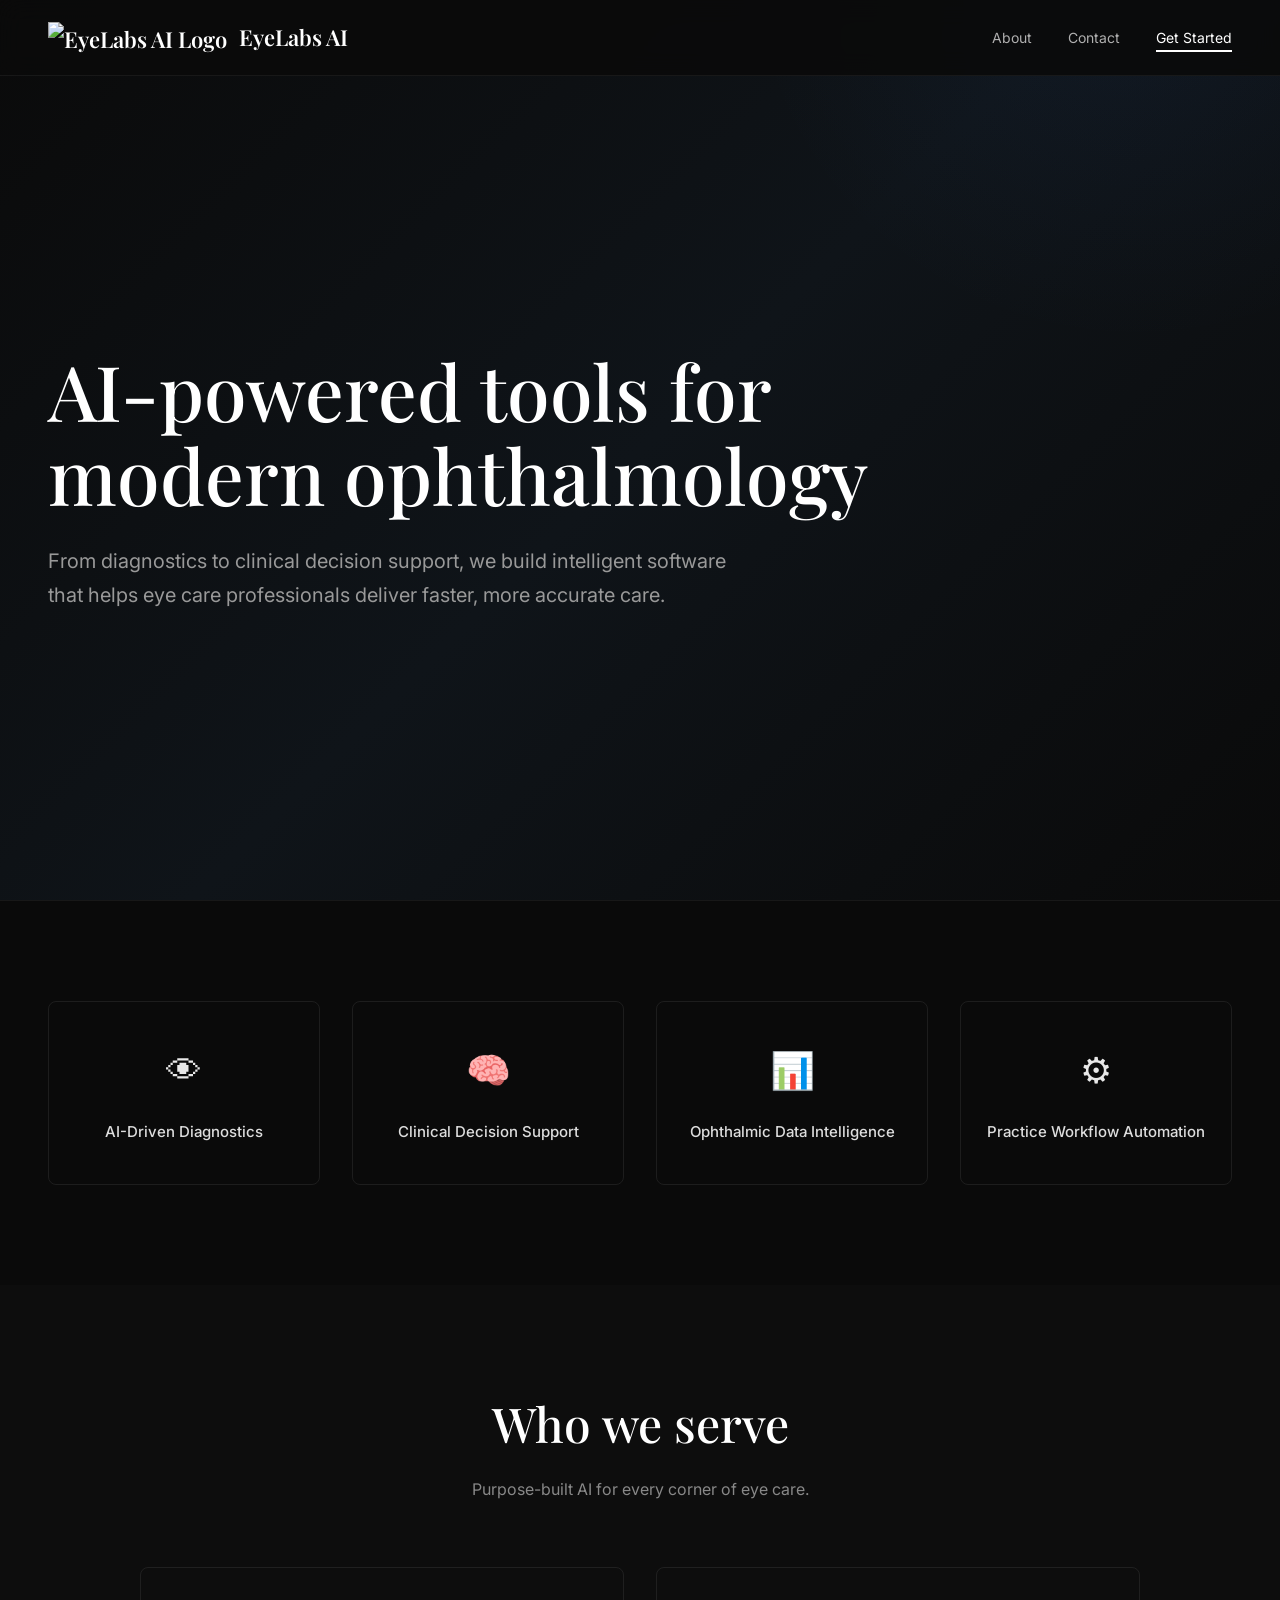
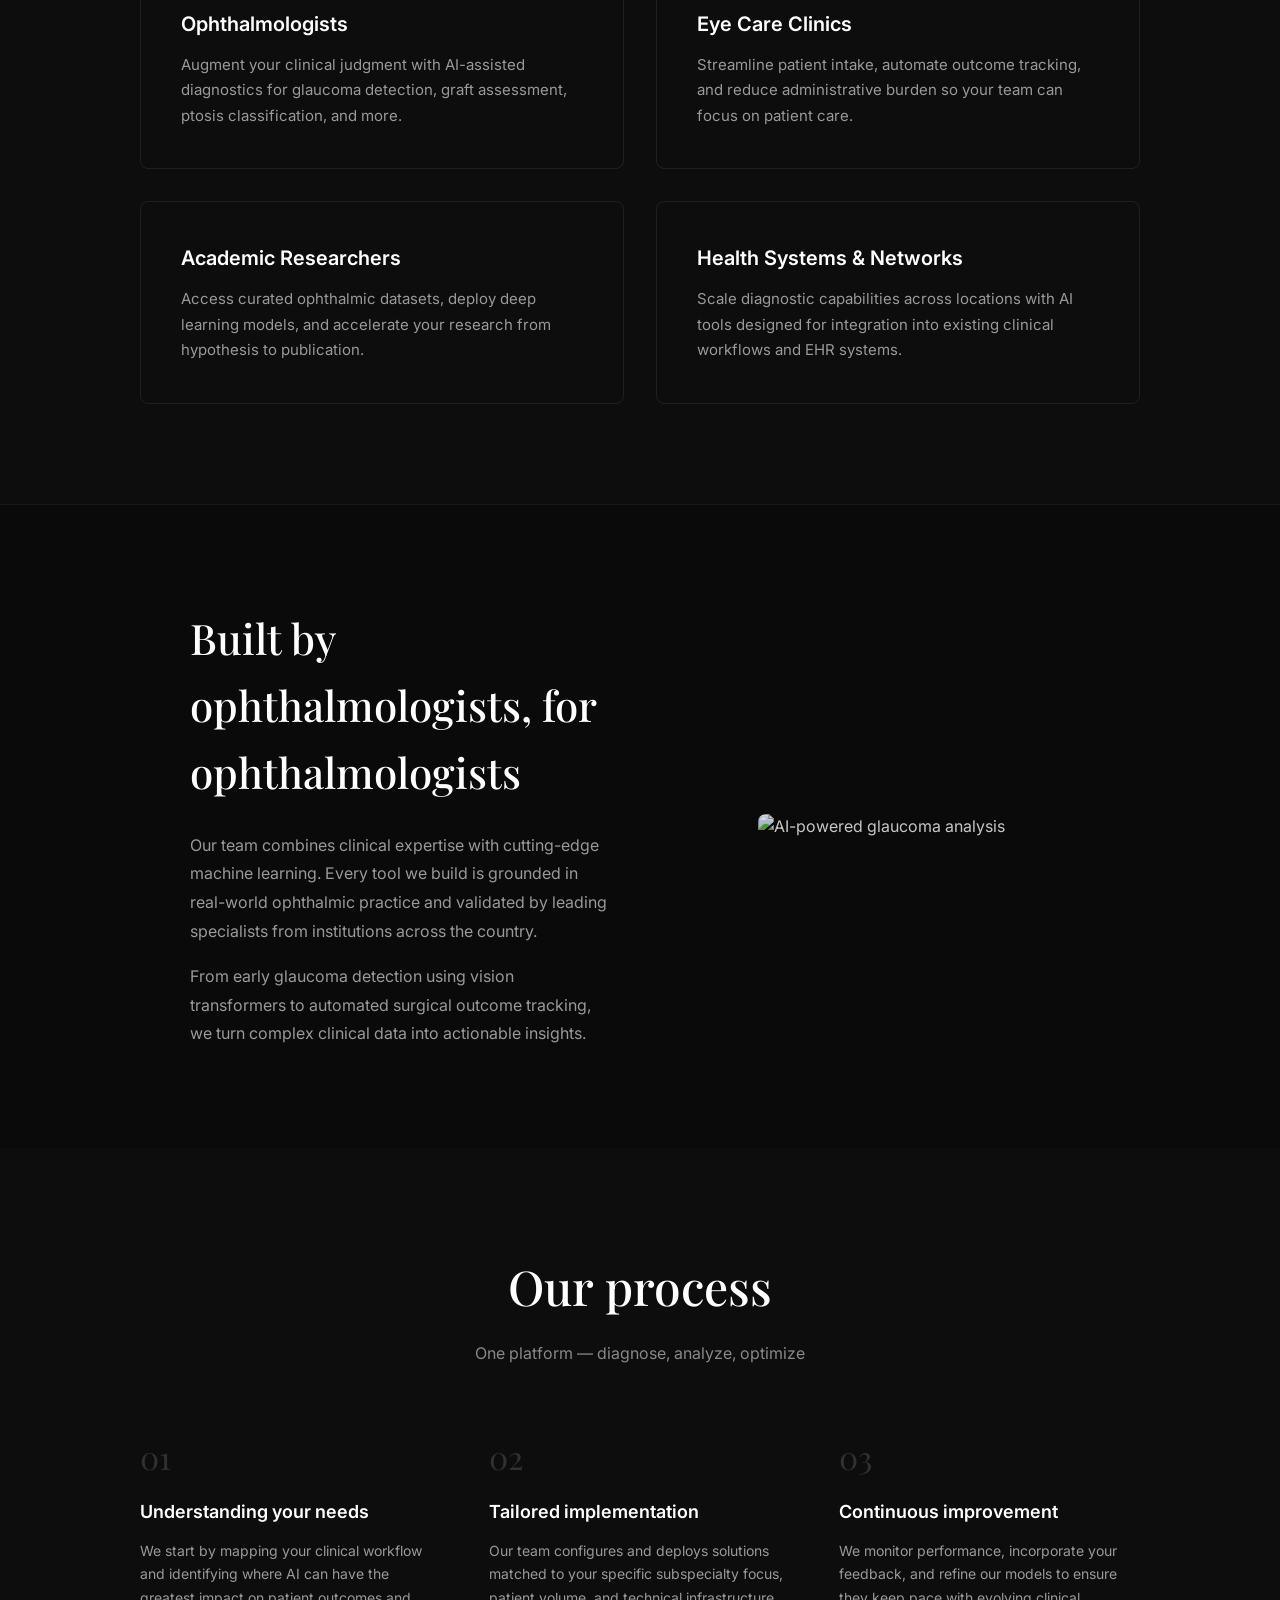
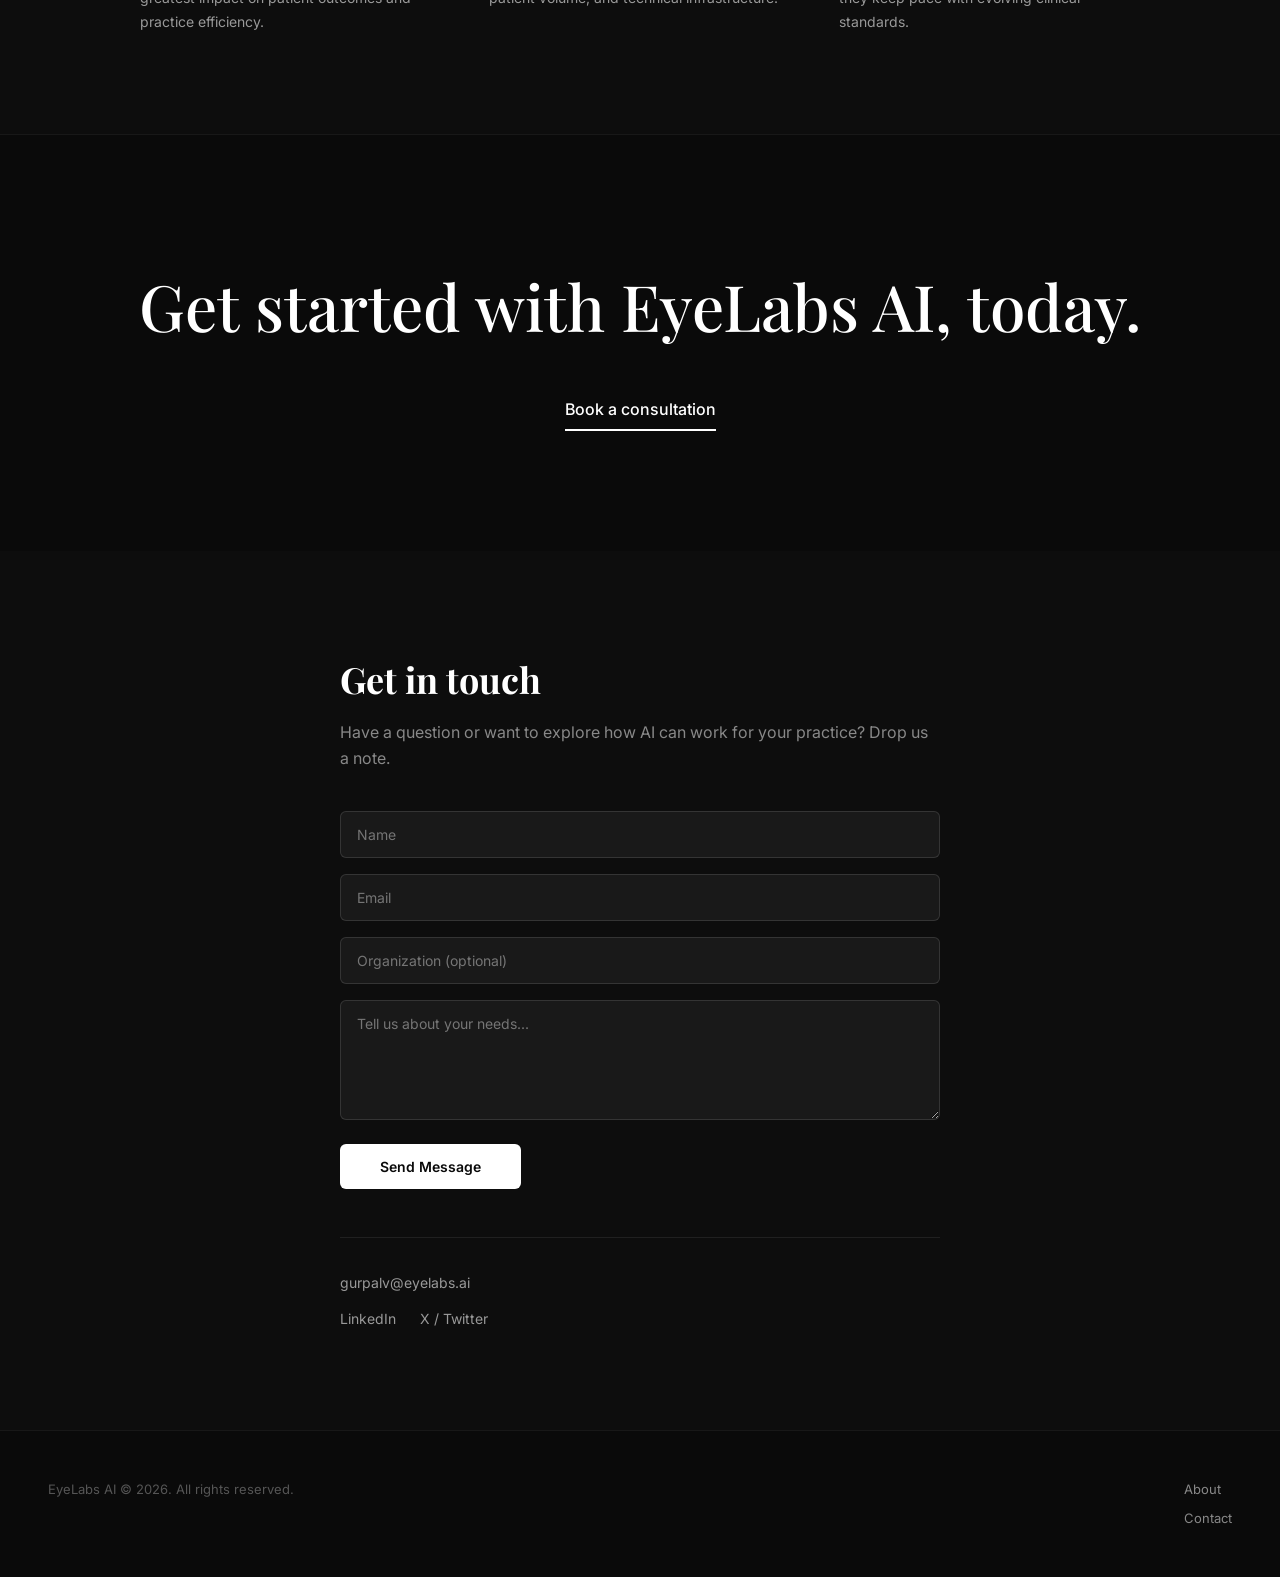
==== commit dc6510b6: "Redesign landing page — single-page dark-themed ophthalmology AI site Old index backed up as index_o" ====
--- a/index.html
+++ b/index.html
@@ -1,234 +1,577 @@
-<!DOCTYPE html>
-<!--[if lt IE 7]>      <html class="no-js lt-ie9 lt-ie8 lt-ie7"> <![endif]-->
-<!--[if IE 7]>         <html class="no-js lt-ie9 lt-ie8"> <![endif]-->
-<!--[if IE 8]>         <html class="no-js lt-ie9"> <![endif]-->
-<!--[if gt IE 8]><!--> 
-<html class="no-js"> <!--<![endif]-->
-<head>
-  <meta http-equiv="Content-Type" content="text/html; charset=UTF-8">
-  <meta name="description" content="EyeLabs AI - Revolutionizing Eye Care Through Technology">
-  
-  <meta name="author" content="EyeLabs AI">
-
-  <title>EyeLabs AI</title>
-
-  <!-- Mobile Specific Meta-->
-  <meta name="viewport" content="width=device-width, initial-scale=1">
-  <!-- Favicon -->
-  <link rel="shortcut icon" type="image/x-icon" href="img/favicon.png" />
-  <!-- bootstrap.min css -->
-  <link rel="stylesheet" href="plugins/bootstrap/bootstrap.min.css">
-  <!-- Ionic Icon Css -->
-  <link rel="stylesheet" href="plugins/Ionicons/css/ionicons.min.css">
-  <!-- animate.css -->
-  <link rel="stylesheet" href="plugins/animate-css/animate.css">
-  <!-- Magnify Popup -->
-  <link rel="stylesheet" href="plugins/magnific-popup/magnific-popup.css">
-  <!-- Owl Carousel CSS -->
-  <link rel="stylesheet" href="plugins/slick/slick.css">
-  
-  <!-- Main Stylesheet -->
-  <link rel="stylesheet" href="css/style.css">
-
-</head>
-
-<body id="body">
-
-<!-- Header Start -->
-<header class="navigation">
-	<div class="container">
-		<div class="row">
-			<div class="col-md-12">
-				<!-- header Nav Start -->
-				<nav class="navbar">
-					<div class="container-fluid">
-						<!-- Brand and toggle get grouped for better mobile display -->
-						<div class="navbar-header">
-							<button type="button" class="navbar-toggle collapsed" data-toggle="collapse" data-target="#bs-example-navbar-collapse-1">
-							<span class="sr-only">Toggle navigation</span>
-							<span class="icon-bar"></span>
-							<span class="icon-bar"></span>
-							<span class="icon-bar"></span>
-							</button>
-							<a class="navbar-brand" href="index.html">
-								<img src="images/eyelabs logo 5.28.svg" alt="Logo">
-							</a>
-						</div>
-					<!-- Collect the nav links, forms, and other content for toggling -->
-          <div class="collapse navbar-collapse" id="bs-example-navbar-collapse-1">
-            <ul class="nav navbar-nav navbar-right">
-              <li><a href="index.html">Home</a></li>
-              
-              <li><a href="projects.html">Tech</a></li>
-              <li><a href="publications.html">Publications</a></li>
-                                <li class="dropdown">
-                                    <a href="#" class="dropdown-toggle" data-toggle="dropdown" role="button" aria-haspopup="true" aria-expanded="false">Blog <span class="ion-ios-arrow-down"></span></a>
-                                    <ul class="dropdown-menu">
-                                        <li><a href="Blog.html">Blog</a></li>
-                                    </ul>
-                                </li>
-              <li class="dropdown">
-                <a href="#" class="dropdown-toggle" data-toggle="dropdown" role="button" aria-haspopup="true" aria-expanded="false">About Us <span class="ion-ios-arrow-down"></span></a>
-                <ul class="dropdown-menu">
-                  <li><a href="about.html">Our Team</a></li>
-                </ul>
-              </li>
-              <li><a href="contact.html">Contact</a></li>
-            </ul>
-            </div><!-- /.navbar-collapse -->
-            </div><!-- /.container-fluid -->
-						</nav>
-					</div>
-				</div>
-			</div>
-			</header><!-- header close -->
-
-<!-- Slider Start -->
-<section class="slider">
-	<div class="container">
-		<div class="row">
-			<div class="col-md-12">
-				<div class="block">
-					<h1 class="animated fadeInUp">EyeLabs.AI</h1>
-					<h2 class="animated fadeInUp">Revolutionizing Eye Care Through Technology</h2>
-					<p class="animated fadeInUp">Advancing ophthalmology with cutting-edge AI solutions for better patient outcomes</p>
-					<a href="projects.html" class="btn btn-main animated fadeInUp">Explore Our Technology</a>
-				</div>
-			</div>
-		</div>
-	</div>
-</section>
-
-<!-- About Section Start -->
-<section class="about section">
-	<div class="container">
-		<div class="row">
-			<div class="col-md-6">
-				<div class="block">
-					<div class="section-title">
-						<h2>Our Mission</h2>
-						<p>Transforming the future of ophthalmology through innovative technology</p>
-					</div>
-					<p>Technological applications are a key driver in adapting to the rapidly changing landscape in ophthalmology. We hope to improve access and diagnostic approaches for better treatment of eye diseases through advanced AI solutions and data-driven insights.</p>
-					<p>Our team combines deep medical expertise with cutting-edge technology to create solutions that enhance patient care and expand access to quality eye care services worldwide.</p>
-				</div>
-			</div>
-			<div class="col-md-6">
-				<div class="block">
-					<img src="images/lightbulb.png" alt="Innovation" class="img-responsive">
-				</div>
-			</div>
-		</div>
-	</div>
-</section>
-
-<!-- Call to Action Section -->
-<section class="feature bg-2">
-  <div class="container">
-    <div class="row">
-      <div class="col-md-8 col-md-offset-2 text-center">
-        <h2 class="section-subtitle">WE BELIEVE IN GREAT IDEAS</h2>
-        <h3>Advancing Eye Care Through Innovation</h3>
-        <p>Join us in revolutionizing the field of ophthalmology with state-of-the-art technology and research-driven solutions.</p>
-        <a href="projects.html" class="btn btn-view-works">Learn More</a>
-      </div>
-    </div>
-  </div>
-</section>
-
-<!-- Services Section Start -->
-<section class="service">
-  <div class="container">
-    <div class="row">
-      <div class="col-md-12">
-        <div class="section-title text-center">
-          <h2>Our Core Services</h2>
-          <p>Comprehensive solutions for modern ophthalmology</p>
-        </div>
-      </div>
-    </div>
-    <div class="row">
-      <div class="col-sm-6 col-md-3">
-        <div class="service-item">
-          <i class="icon ion-coffee"></i>
-          <h4>Data Generation</h4>
-          <p>Advanced algorithms for synthetic data creation and augmentation</p>
-        </div>
-      </div>
-      <div class="col-sm-6 col-md-3">
-        <div class="service-item">
-          <i class="ion-compass"></i>
-          <h4>Data Labeling</h4>
-          <p>Precise annotation and classification of medical imaging data</p>
-        </div>
-      </div>
-      <div class="col-sm-6 col-md-3">
-        <div class="service-item">
-          <i class="ion-image"></i>
-          <h4>Data Enhancement</h4>
-          <p>Image processing and quality improvement for diagnostic accuracy</p>
-        </div>
-      </div>
-      <div class="col-sm-6 col-md-3">
-        <div class="service-item">
-          <i class="ion-bug"></i>
-          <h4>Distribution</h4>
-          <p>Secure and efficient data sharing platforms for research collaboration</p>
-        </div>
-      </div>
-    </div>
-  </div>
-</section>
-
-<!-- footer Start -->
-<footer class="footer">
-	<div class="container">
-		<div class="row">
-			<div class="col-md-12">
-				<div class="footer-manu">
-				</div>
-				<p class="copyright">Copyright 2021 &copy; Design & Developed by <a href="https://eyelabs.ai/">EyeLabs.AI</a>. All rights reserved.
-          <br><h4>Quick Links</h4>
-          <a href="https://eyelabs.ai/index.html">Home</a> 
-          <br><a href="https://eyelabs.ai/projects.html">Tech</a> 
-          <br> <a href="https://eyelabs.ai/Blog.html">Blog</a>
-          <br> <a href="https://eyelabs.ai/publications.html">Publications</a>
-          <br> <a href="https://eyelabs.ai/about.html">About Us</a>
-          <br> <a href="https://eyelabs.ai/contact.html">Contact</a>
-
-				</p>
-			</div>
-		</div>
-	</div>
-</footer>
-
-    <!-- 
-    Essential Scripts
-    =====================================-->
-
-
-    <!-- Main jQuery -->
-    <script src="plugins/jQuery/jquery.min.js"></script>
-    <!-- Bootstrap 3.1 -->
-    <script src="plugins/bootstrap/bootstrap.min.js"></script>
-    <!-- slick Carousel -->
-    <script src="plugins/slick/slick.min.js"></script>
-    <script src="plugins/magnific-popup/jquery.magnific-popup.min.js"></script>
-    <!-- filter -->
-    <script src="plugins/shuffle/shuffle.min.js"></script>
-    <script src="plugins/SyoTimer/jquery.syotimer.min.js"></script>
-
-    <!-- Form Validator -->
-    <script src="http://cdnjs.cloudflare.com/ajax/libs/jquery.form/3.32/jquery.form.js"></script>
-    <script src="http://cdnjs.cloudflare.com/ajax/libs/jquery-validate/1.11.1/jquery.validate.min.js"></script>
-
-    <!-- Google Map -->
-    <script src="https://maps.googleapis.com/maps/api/js?key=AIzaSyCcABaamniA6OL5YvYSpB3pFMNrXwXnLwU&libraries=places"></script>
-    <script src="plugins/google-map/map.js"></script>
-
-    <script src="js/script.js"></script>
-
-    </body>
-
-    </html>
-   +<!DOCTYPE html>
+<html lang="en">
+<head>
+  <meta charset="UTF-8">
+  <meta name="viewport" content="width=device-width, initial-scale=1">
+  <meta name="description" content="EyeLabs AI - AI-powered ophthalmology tools for diagnostics, clinical decision support, and research.">
+  <title>EyeLabs AI</title>
+  <link rel="shortcut icon" type="image/x-icon" href="img/favicon.png" />
+  <link href="https://fonts.googleapis.com/css2?family=Inter:wght@300;400;500;600;700&family=Playfair+Display:wght@400;500;600;700&display=swap" rel="stylesheet">
+  <style>
+    *, *::before, *::after { margin: 0; padding: 0; box-sizing: border-box; }
+
+    body {
+      font-family: 'Inter', sans-serif;
+      background: #0a0a0a;
+      color: #e8e8e8;
+      line-height: 1.6;
+      -webkit-font-smoothing: antialiased;
+    }
+
+    a { color: inherit; text-decoration: none; }
+
+    /* --- NAV --- */
+    nav {
+      position: fixed;
+      top: 0; left: 0; right: 0;
+      z-index: 100;
+      display: flex;
+      align-items: center;
+      justify-content: space-between;
+      padding: 20px 48px;
+      background: rgba(10,10,10,0.9);
+      backdrop-filter: blur(12px);
+      border-bottom: 1px solid rgba(255,255,255,0.06);
+    }
+    .nav-logo {
+      font-family: 'Playfair Display', serif;
+      font-size: 22px;
+      font-weight: 600;
+      color: #fff;
+      display: flex;
+      align-items: center;
+      gap: 12px;
+    }
+    .nav-logo img {
+      height: 32px;
+      width: auto;
+    }
+    .nav-links {
+      display: flex;
+      align-items: center;
+      gap: 36px;
+      list-style: none;
+    }
+    .nav-links a {
+      font-size: 14px;
+      font-weight: 400;
+      color: #b0b0b0;
+      transition: color 0.2s;
+    }
+    .nav-links a:hover { color: #fff; }
+    .nav-cta {
+      font-size: 14px;
+      font-weight: 500;
+      color: #fff !important;
+      border-bottom: 2px solid #fff;
+      padding-bottom: 4px;
+    }
+
+    /* Mobile nav toggle */
+    .nav-toggle {
+      display: none;
+      flex-direction: column;
+      gap: 5px;
+      background: none;
+      border: none;
+      cursor: pointer;
+      padding: 4px;
+    }
+    .nav-toggle span {
+      display: block;
+      width: 24px;
+      height: 2px;
+      background: #fff;
+      transition: 0.3s;
+    }
+
+    /* --- HERO --- */
+    .hero {
+      min-height: 100vh;
+      display: flex;
+      flex-direction: column;
+      justify-content: center;
+      padding: 140px 48px 80px;
+      background: linear-gradient(135deg, #0a0a0a 0%, #0f1419 50%, #0a0a0a 100%);
+      position: relative;
+      overflow: hidden;
+    }
+    .hero::before {
+      content: '';
+      position: absolute;
+      top: -50%; right: -20%;
+      width: 800px; height: 800px;
+      background: radial-gradient(circle, rgba(59,130,246,0.06) 0%, transparent 70%);
+      pointer-events: none;
+    }
+    .hero h1 {
+      font-family: 'Playfair Display', serif;
+      font-size: clamp(42px, 6vw, 80px);
+      font-weight: 500;
+      line-height: 1.1;
+      color: #fff;
+      max-width: 900px;
+      margin-bottom: 28px;
+    }
+    .hero p {
+      font-size: clamp(16px, 2vw, 20px);
+      color: #999;
+      max-width: 680px;
+      line-height: 1.7;
+    }
+
+    /* --- FEATURES GRID --- */
+    .features {
+      padding: 100px 48px;
+      border-top: 1px solid rgba(255,255,255,0.06);
+    }
+    .features-grid {
+      display: grid;
+      grid-template-columns: repeat(4, 1fr);
+      gap: 32px;
+      max-width: 1200px;
+      margin: 0 auto;
+    }
+    .feature-card {
+      text-align: center;
+      padding: 40px 20px;
+      border: 1px solid rgba(255,255,255,0.08);
+      border-radius: 8px;
+      transition: border-color 0.3s, transform 0.3s;
+    }
+    .feature-card:hover {
+      border-color: rgba(255,255,255,0.2);
+      transform: translateY(-4px);
+    }
+    .feature-icon {
+      font-size: 36px;
+      margin-bottom: 20px;
+      display: block;
+    }
+    .feature-card h3 {
+      font-size: 15px;
+      font-weight: 500;
+      color: #ddd;
+    }
+
+    /* --- SECTION TITLES --- */
+    .section-title {
+      font-family: 'Playfair Display', serif;
+      font-size: clamp(28px, 4vw, 48px);
+      font-weight: 500;
+      color: #fff;
+      text-align: center;
+      margin-bottom: 16px;
+    }
+    .section-subtitle {
+      font-size: 16px;
+      color: #888;
+      text-align: center;
+      margin-bottom: 64px;
+      max-width: 600px;
+      margin-left: auto;
+      margin-right: auto;
+    }
+
+    /* --- AUDIENCE CARDS --- */
+    .audiences {
+      padding: 100px 48px;
+      background: #0d0d0d;
+    }
+    .audience-grid {
+      display: grid;
+      grid-template-columns: repeat(2, 1fr);
+      gap: 32px;
+      max-width: 1000px;
+      margin: 0 auto;
+    }
+    .audience-card {
+      padding: 40px;
+      border: 1px solid rgba(255,255,255,0.08);
+      border-radius: 8px;
+      transition: border-color 0.3s;
+    }
+    .audience-card:hover { border-color: rgba(255,255,255,0.2); }
+    .audience-card h3 {
+      font-size: 20px;
+      font-weight: 600;
+      color: #fff;
+      margin-bottom: 12px;
+    }
+    .audience-card p {
+      font-size: 15px;
+      color: #999;
+      line-height: 1.7;
+    }
+
+    /* --- DATA / TRUST SECTION --- */
+    .trust {
+      padding: 100px 48px;
+      border-top: 1px solid rgba(255,255,255,0.06);
+    }
+    .trust-content {
+      max-width: 900px;
+      margin: 0 auto;
+      display: grid;
+      grid-template-columns: 1fr 1fr;
+      gap: 64px;
+      align-items: center;
+    }
+    .trust-text h2 {
+      font-family: 'Playfair Display', serif;
+      font-size: clamp(28px, 3.5vw, 42px);
+      font-weight: 500;
+      color: #fff;
+      margin-bottom: 24px;
+    }
+    .trust-text p {
+      font-size: 16px;
+      color: #999;
+      line-height: 1.8;
+    }
+    .trust-image {
+      display: flex;
+      justify-content: center;
+    }
+    .trust-image img {
+      max-width: 100%;
+      border-radius: 8px;
+      opacity: 0.85;
+    }
+
+    /* --- PROCESS --- */
+    .process {
+      padding: 100px 48px;
+      background: #0d0d0d;
+    }
+    .process-grid {
+      display: grid;
+      grid-template-columns: repeat(3, 1fr);
+      gap: 48px;
+      max-width: 1000px;
+      margin: 0 auto;
+    }
+    .process-step { }
+    .process-step h3 {
+      font-size: 18px;
+      font-weight: 600;
+      color: #fff;
+      margin-bottom: 12px;
+    }
+    .process-step p {
+      font-size: 14px;
+      color: #999;
+      line-height: 1.7;
+    }
+    .step-number {
+      display: inline-block;
+      font-family: 'Playfair Display', serif;
+      font-size: 32px;
+      color: rgba(255,255,255,0.15);
+      margin-bottom: 16px;
+    }
+
+    /* --- CTA --- */
+    .cta {
+      padding: 120px 48px;
+      text-align: center;
+      border-top: 1px solid rgba(255,255,255,0.06);
+    }
+    .cta h2 {
+      font-family: 'Playfair Display', serif;
+      font-size: clamp(32px, 5vw, 64px);
+      font-weight: 500;
+      color: #fff;
+      margin-bottom: 40px;
+    }
+    .cta-btn {
+      display: inline-block;
+      font-size: 16px;
+      font-weight: 500;
+      color: #fff;
+      border-bottom: 2px solid #fff;
+      padding-bottom: 6px;
+      transition: opacity 0.2s;
+    }
+    .cta-btn:hover { opacity: 0.7; }
+
+    /* --- CONTACT --- */
+    .contact {
+      padding: 100px 48px;
+      background: #0d0d0d;
+    }
+    .contact-inner {
+      max-width: 600px;
+      margin: 0 auto;
+    }
+    .contact-inner h2 {
+      font-family: 'Playfair Display', serif;
+      font-size: 36px;
+      color: #fff;
+      margin-bottom: 12px;
+    }
+    .contact-inner .contact-desc {
+      color: #888;
+      font-size: 16px;
+      margin-bottom: 40px;
+    }
+    .contact-form input,
+    .contact-form textarea {
+      width: 100%;
+      padding: 14px 16px;
+      background: rgba(255,255,255,0.05);
+      border: 1px solid rgba(255,255,255,0.12);
+      border-radius: 6px;
+      color: #fff;
+      font-family: 'Inter', sans-serif;
+      font-size: 14px;
+      margin-bottom: 16px;
+      outline: none;
+      transition: border-color 0.2s;
+    }
+    .contact-form input:focus,
+    .contact-form textarea:focus {
+      border-color: rgba(255,255,255,0.35);
+    }
+    .contact-form textarea {
+      min-height: 120px;
+      resize: vertical;
+    }
+    .contact-form button {
+      background: #fff;
+      color: #0a0a0a;
+      border: none;
+      padding: 14px 40px;
+      font-size: 14px;
+      font-weight: 600;
+      border-radius: 6px;
+      cursor: pointer;
+      transition: opacity 0.2s;
+      font-family: 'Inter', sans-serif;
+    }
+    .contact-form button:hover { opacity: 0.85; }
+    .contact-info {
+      margin-top: 48px;
+      padding-top: 32px;
+      border-top: 1px solid rgba(255,255,255,0.08);
+    }
+    .contact-info a {
+      color: #999;
+      font-size: 14px;
+      transition: color 0.2s;
+    }
+    .contact-info a:hover { color: #fff; }
+    .contact-info .social-links {
+      display: flex;
+      gap: 24px;
+      margin-top: 12px;
+    }
+
+    /* --- FOOTER --- */
+    footer {
+      padding: 48px;
+      border-top: 1px solid rgba(255,255,255,0.06);
+      display: flex;
+      justify-content: space-between;
+      align-items: flex-start;
+      flex-wrap: wrap;
+      gap: 32px;
+    }
+    .footer-left p {
+      font-size: 13px;
+      color: #555;
+    }
+    .footer-links {
+      display: flex;
+      flex-direction: column;
+      gap: 8px;
+    }
+    .footer-links a {
+      font-size: 13px;
+      color: #888;
+      transition: color 0.2s;
+    }
+    .footer-links a:hover { color: #fff; }
+
+    /* --- RESPONSIVE --- */
+    @media (max-width: 900px) {
+      nav { padding: 16px 24px; }
+      .nav-links { display: none; }
+      .nav-links.open {
+        display: flex;
+        flex-direction: column;
+        position: absolute;
+        top: 100%;
+        left: 0; right: 0;
+        background: rgba(10,10,10,0.97);
+        padding: 24px;
+        gap: 20px;
+        border-bottom: 1px solid rgba(255,255,255,0.08);
+      }
+      .nav-toggle { display: flex; }
+      .hero { padding: 120px 24px 60px; }
+      .features { padding: 60px 24px; }
+      .features-grid { grid-template-columns: repeat(2, 1fr); gap: 16px; }
+      .audiences { padding: 60px 24px; }
+      .audience-grid { grid-template-columns: 1fr; }
+      .trust { padding: 60px 24px; }
+      .trust-content { grid-template-columns: 1fr; gap: 32px; }
+      .process { padding: 60px 24px; }
+      .process-grid { grid-template-columns: 1fr; gap: 32px; }
+      .cta { padding: 80px 24px; }
+      .contact { padding: 60px 24px; }
+      footer { padding: 32px 24px; flex-direction: column; }
+    }
+    @media (max-width: 550px) {
+      .features-grid { grid-template-columns: 1fr; }
+    }
+  </style>
+</head>
+<body>
+
+<!-- Nav -->
+<nav>
+  <a href="#" class="nav-logo">
+    <img src="images/eyelabs logo 5.28.svg" alt="EyeLabs AI Logo">
+    EyeLabs AI
+  </a>
+  <button class="nav-toggle" onclick="document.querySelector('.nav-links').classList.toggle('open')" aria-label="Toggle menu">
+    <span></span><span></span><span></span>
+  </button>
+  <ul class="nav-links">
+    <li><a href="#about">About</a></li>
+    <li><a href="#contact">Contact</a></li>
+    <li><a href="#contact" class="nav-cta">Get Started</a></li>
+  </ul>
+</nav>
+
+<!-- Hero -->
+<section class="hero" id="about">
+  <h1>AI-powered tools for modern ophthalmology</h1>
+  <p>From diagnostics to clinical decision support, we build intelligent software that helps eye care professionals deliver faster, more accurate care.</p>
+</section>
+
+<!-- Features -->
+<section class="features">
+  <div class="features-grid">
+    <div class="feature-card">
+      <span class="feature-icon">&#x1F441;</span>
+      <h3>AI-Driven Diagnostics</h3>
+    </div>
+    <div class="feature-card">
+      <span class="feature-icon">&#x1F9E0;</span>
+      <h3>Clinical Decision Support</h3>
+    </div>
+    <div class="feature-card">
+      <span class="feature-icon">&#x1F4CA;</span>
+      <h3>Ophthalmic Data Intelligence</h3>
+    </div>
+    <div class="feature-card">
+      <span class="feature-icon">&#x2699;</span>
+      <h3>Practice Workflow Automation</h3>
+    </div>
+  </div>
+</section>
+
+<!-- Audience Cards -->
+<section class="audiences">
+  <h2 class="section-title">Who we serve</h2>
+  <p class="section-subtitle">Purpose-built AI for every corner of eye care.</p>
+  <div class="audience-grid">
+    <div class="audience-card">
+      <h3>Ophthalmologists</h3>
+      <p>Augment your clinical judgment with AI-assisted diagnostics for glaucoma detection, graft assessment, ptosis classification, and more.</p>
+    </div>
+    <div class="audience-card">
+      <h3>Eye Care Clinics</h3>
+      <p>Streamline patient intake, automate outcome tracking, and reduce administrative burden so your team can focus on patient care.</p>
+    </div>
+    <div class="audience-card">
+      <h3>Academic Researchers</h3>
+      <p>Access curated ophthalmic datasets, deploy deep learning models, and accelerate your research from hypothesis to publication.</p>
+    </div>
+    <div class="audience-card">
+      <h3>Health Systems &amp; Networks</h3>
+      <p>Scale diagnostic capabilities across locations with AI tools designed for integration into existing clinical workflows and EHR systems.</p>
+    </div>
+  </div>
+</section>
+
+<!-- Trust / Data Section -->
+<section class="trust">
+  <div class="trust-content">
+    <div class="trust-text">
+      <h2>Built by ophthalmologists, for ophthalmologists</h2>
+      <p>Our team combines clinical expertise with cutting-edge machine learning. Every tool we build is grounded in real-world ophthalmic practice and validated by leading specialists from institutions across the country.</p>
+      <p style="margin-top: 16px;">From early glaucoma detection using vision transformers to automated surgical outcome tracking, we turn complex clinical data into actionable insights.</p>
+    </div>
+    <div class="trust-image">
+      <img src="images/company/glaucomatransformer.jpeg" alt="AI-powered glaucoma analysis">
+    </div>
+  </div>
+</section>
+
+<!-- Process -->
+<section class="process">
+  <h2 class="section-title">Our process</h2>
+  <p class="section-subtitle">One platform &mdash; diagnose, analyze, optimize</p>
+  <div class="process-grid">
+    <div class="process-step">
+      <span class="step-number">01</span>
+      <h3>Understanding your needs</h3>
+      <p>We start by mapping your clinical workflow and identifying where AI can have the greatest impact on patient outcomes and practice efficiency.</p>
+    </div>
+    <div class="process-step">
+      <span class="step-number">02</span>
+      <h3>Tailored implementation</h3>
+      <p>Our team configures and deploys solutions matched to your specific subspecialty focus, patient volume, and technical infrastructure.</p>
+    </div>
+    <div class="process-step">
+      <span class="step-number">03</span>
+      <h3>Continuous improvement</h3>
+      <p>We monitor performance, incorporate your feedback, and refine our models to ensure they keep pace with evolving clinical standards.</p>
+    </div>
+  </div>
+</section>
+
+<!-- CTA -->
+<section class="cta">
+  <h2>Get started with EyeLabs AI, today.</h2>
+  <a href="#contact" class="cta-btn">Book a consultation</a>
+</section>
+
+<!-- Contact -->
+<section class="contact" id="contact">
+  <div class="contact-inner">
+    <h2>Get in touch</h2>
+    <p class="contact-desc">Have a question or want to explore how AI can work for your practice? Drop us a note.</p>
+    <form class="contact-form" action="https://formspree.io/f/xrgwqkjn" method="POST">
+      <input type="text" name="name" placeholder="Name" required>
+      <input type="email" name="email" placeholder="Email" required>
+      <input type="text" name="organization" placeholder="Organization (optional)">
+      <textarea name="message" placeholder="Tell us about your needs..." required></textarea>
+      <button type="submit">Send Message</button>
+    </form>
+    <div class="contact-info">
+      <a href="mailto:gurpalv@eyelabs.ai">gurpalv@eyelabs.ai</a>
+      <div class="social-links">
+        <a href="https://www.linkedin.com/in/gurpalvirdi/" target="_blank" rel="noopener">LinkedIn</a>
+        <a href="https://twitter.com/EyeLabs_AI" target="_blank" rel="noopener">X / Twitter</a>
+      </div>
+    </div>
+  </div>
+</section>
+
+<!-- Footer -->
+<footer>
+  <div class="footer-left">
+    <p>EyeLabs AI &copy; 2026. All rights reserved.</p>
+  </div>
+  <div class="footer-links">
+    <a href="#about">About</a>
+    <a href="#contact">Contact</a>
+  </div>
+</footer>
+
+</body>
+</html>
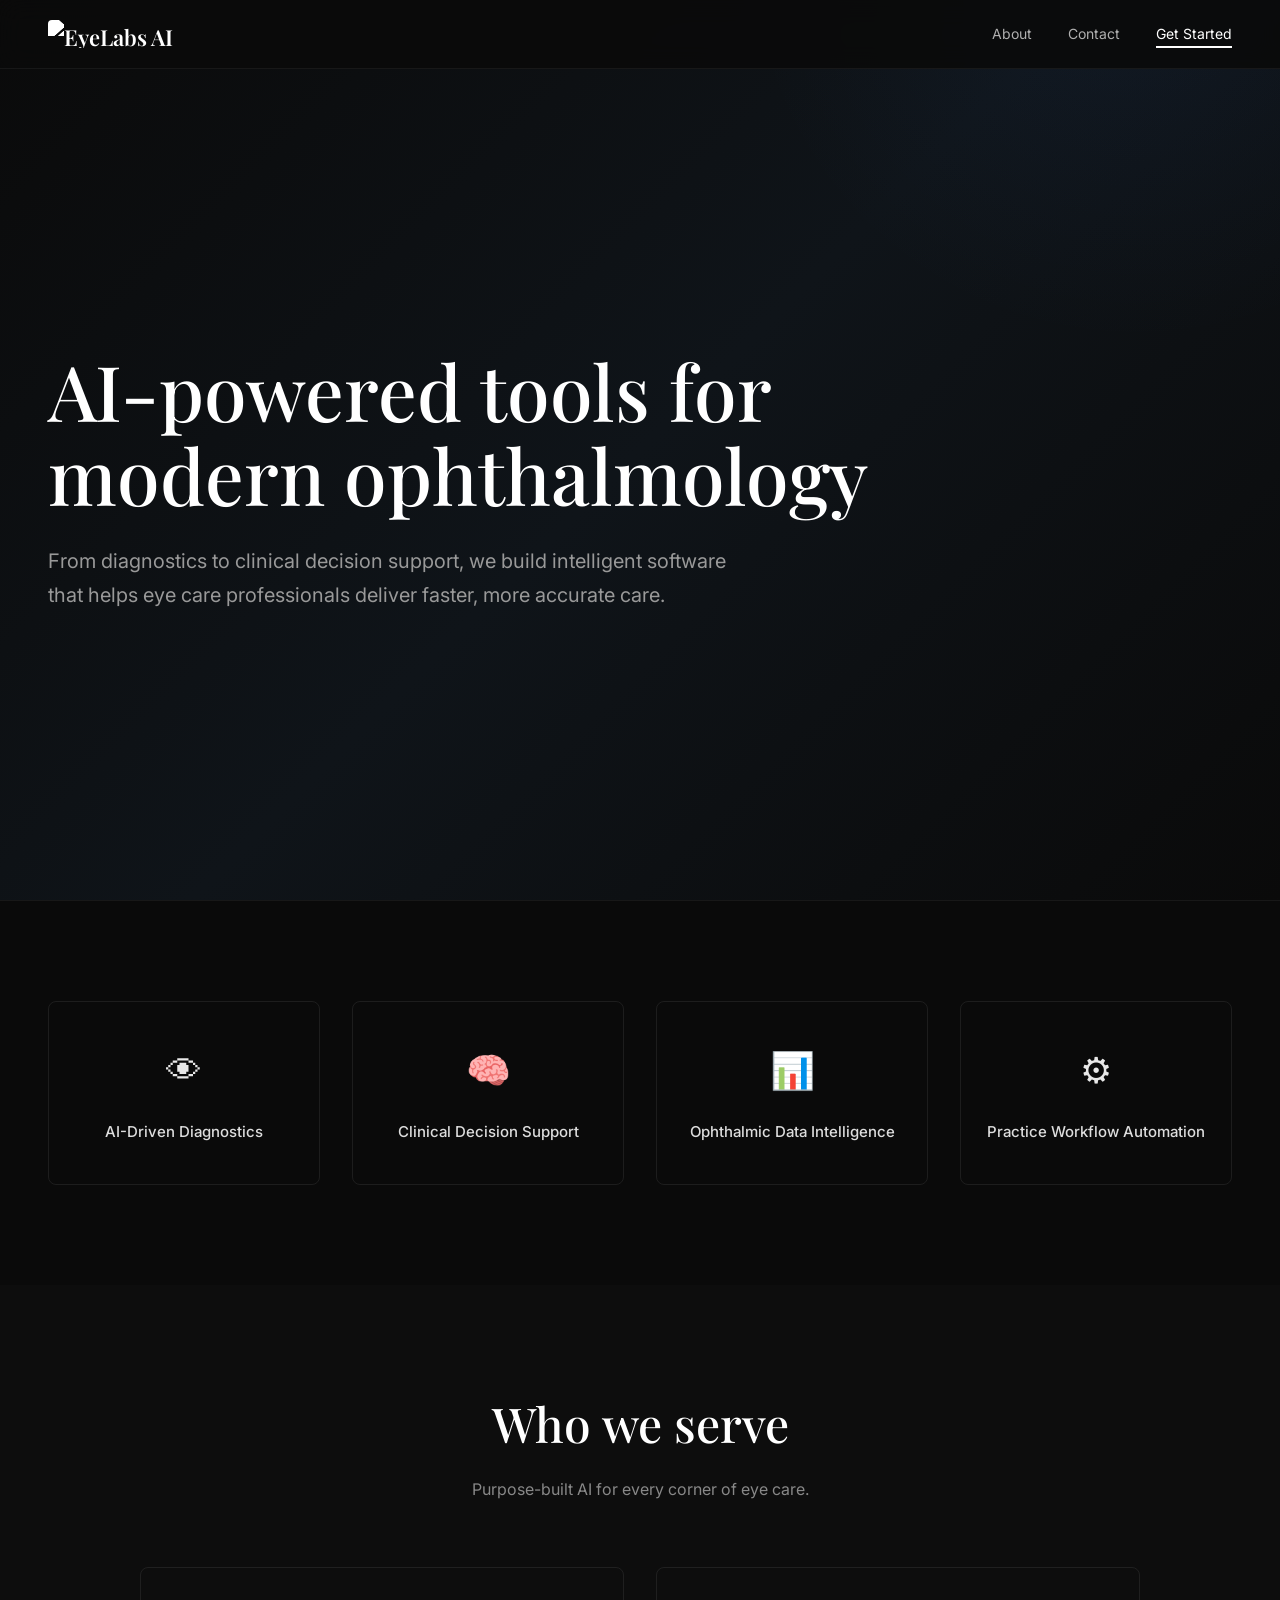
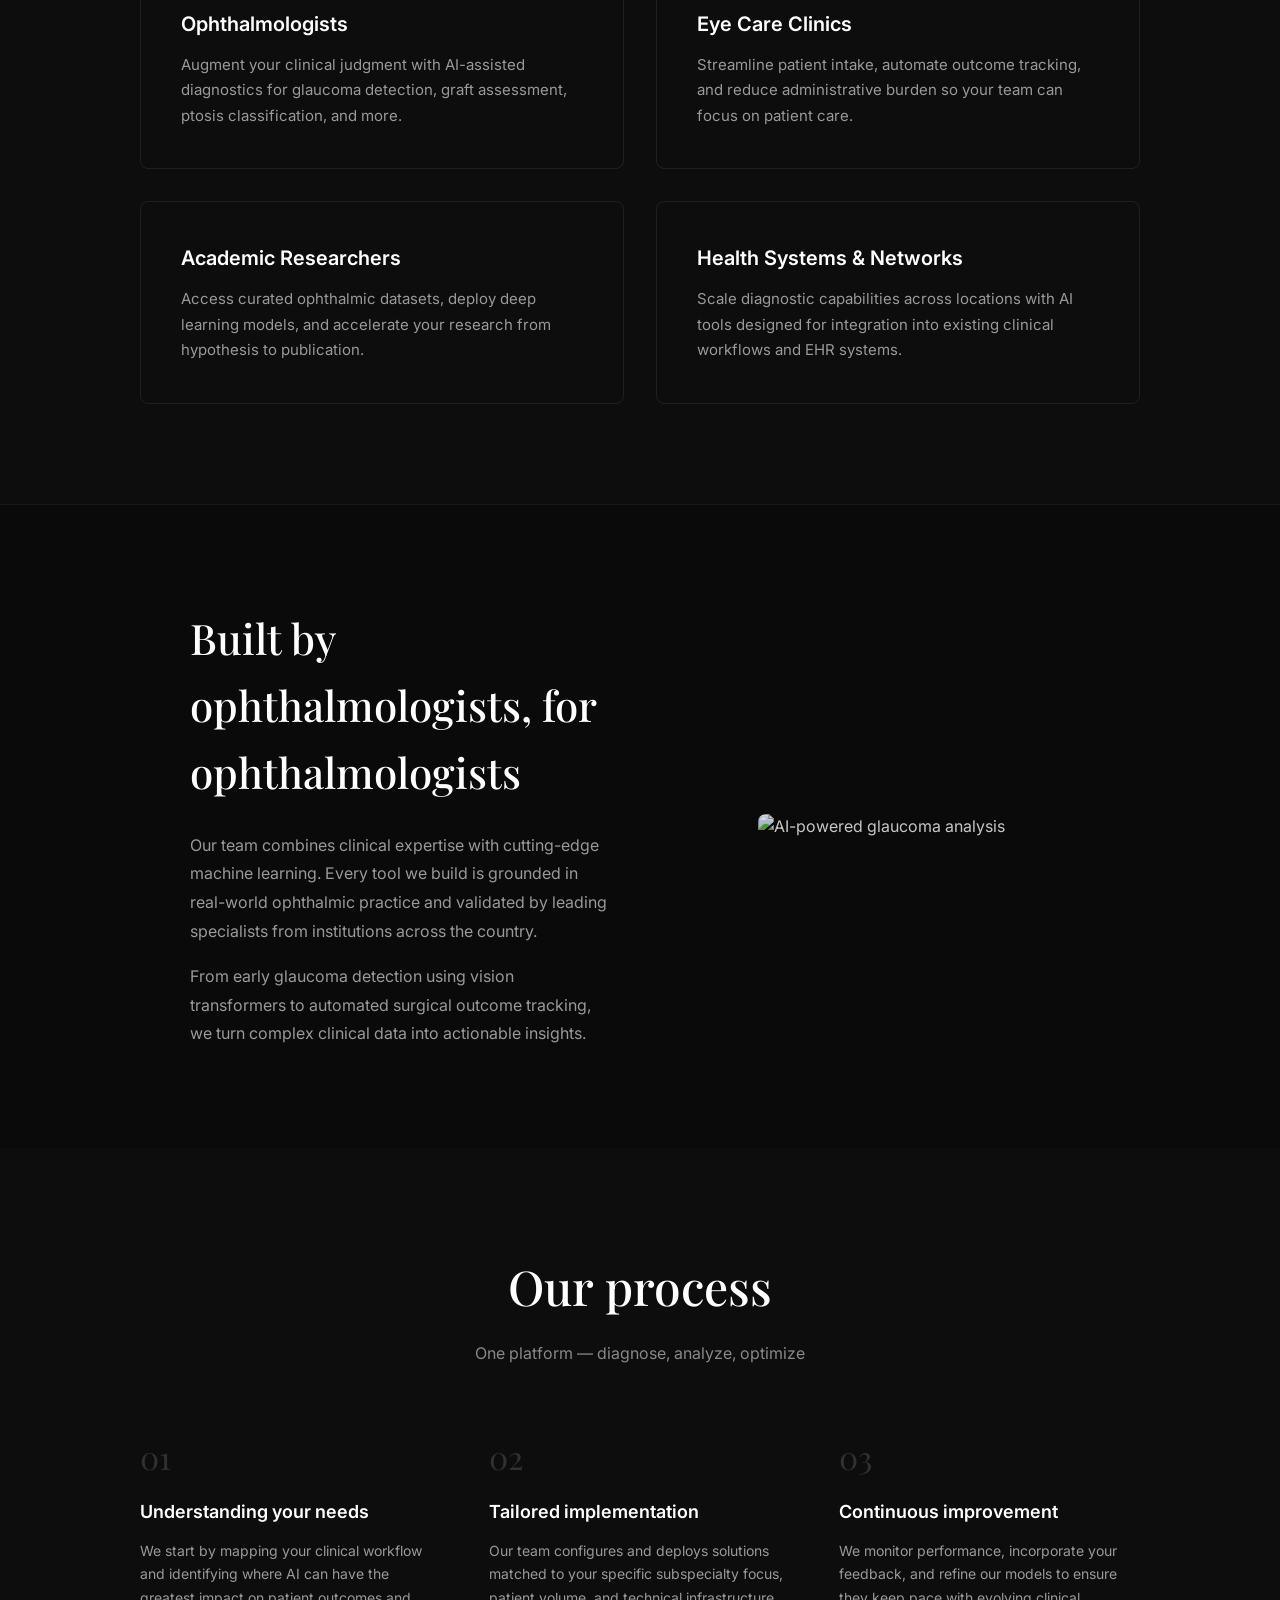
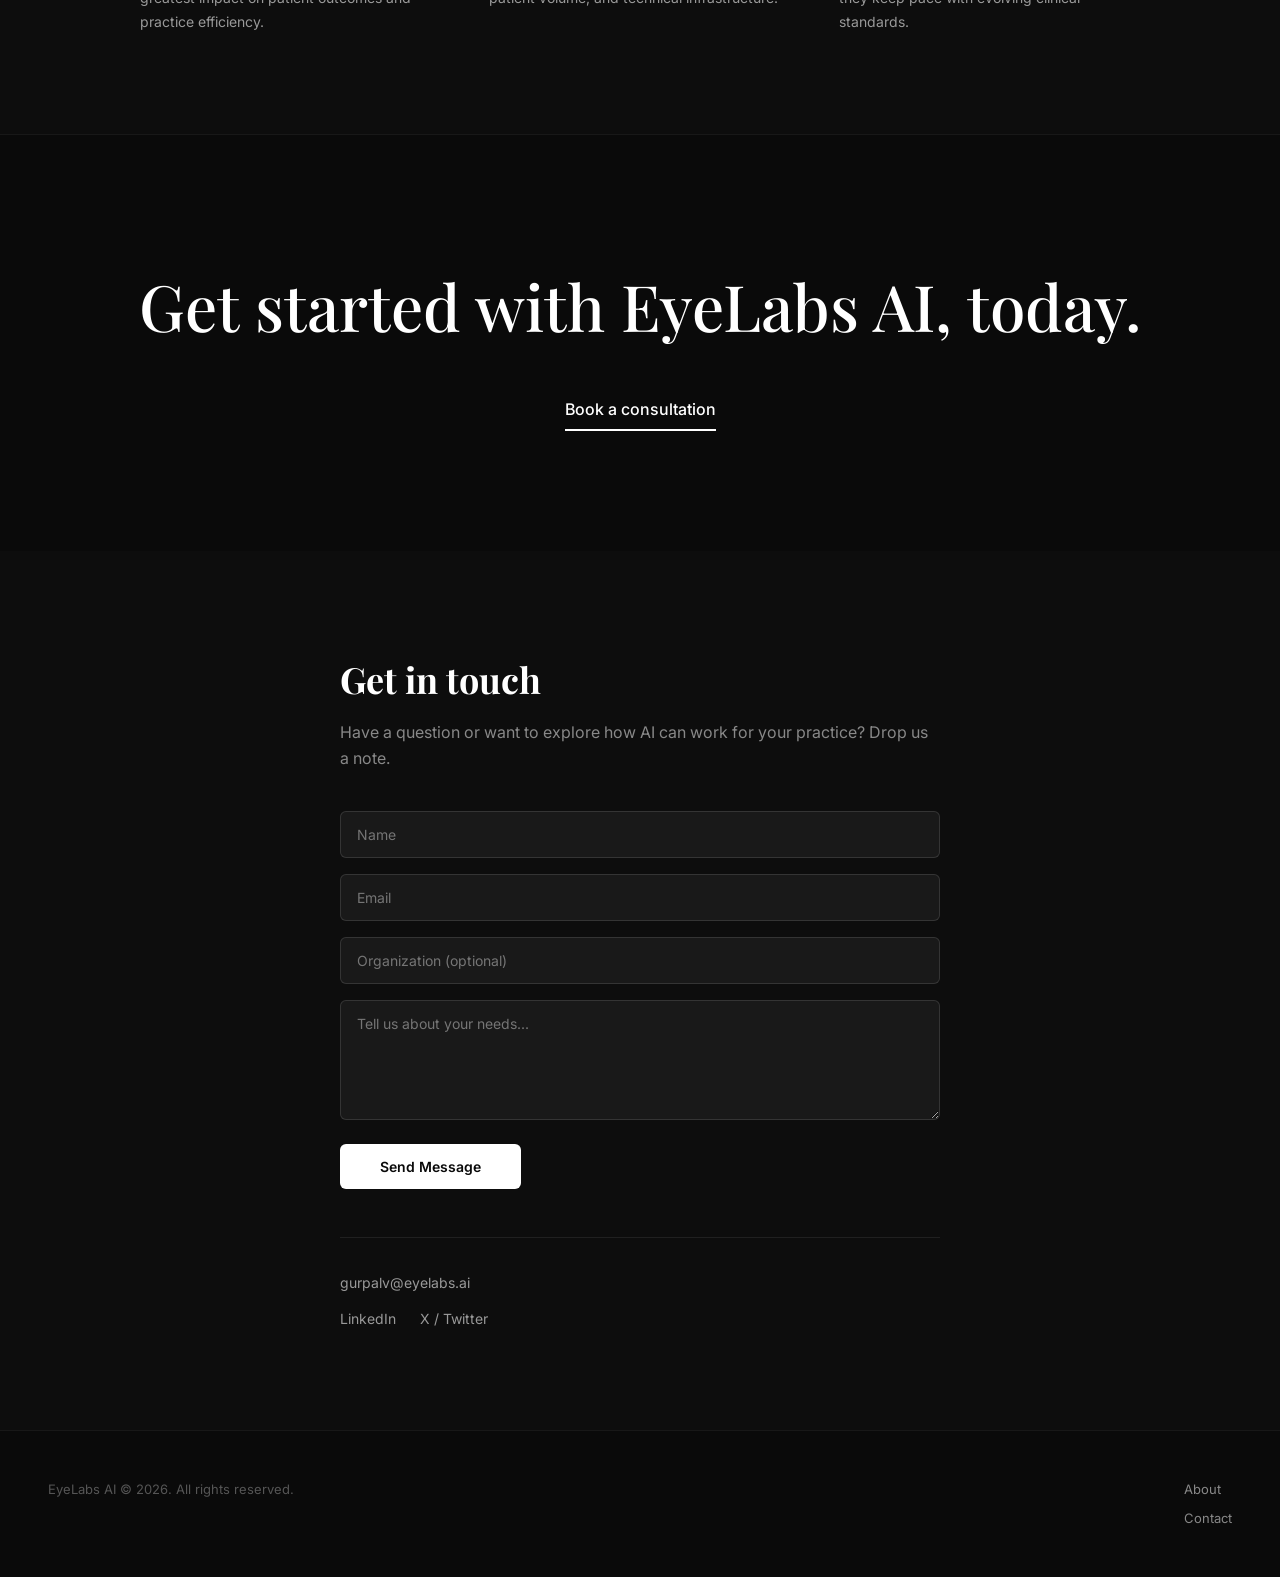
==== commit e477753a: "Fix nav logo — remove redundant text, invert logo for dark theme Co-Authored-By: Claude Opus 4.6 (1M" ====
--- a/index.html
+++ b/index.html
@@ -43,8 +43,10 @@
       gap: 12px;
     }
     .nav-logo img {
-      height: 32px;
+      height: 28px;
       width: auto;
+      border-radius: 4px;
+      filter: brightness(0) invert(1);
     }
     .nav-links {
       display: flex;
@@ -432,8 +434,7 @@
 <!-- Nav -->
 <nav>
   <a href="#" class="nav-logo">
-    <img src="images/eyelabs logo 5.28.svg" alt="EyeLabs AI Logo">
-    EyeLabs AI
+    <img src="images/eyelabs logo 5.28.svg" alt="EyeLabs AI">
   </a>
   <button class="nav-toggle" onclick="document.querySelector('.nav-links').classList.toggle('open')" aria-label="Toggle menu">
     <span></span><span></span><span></span>
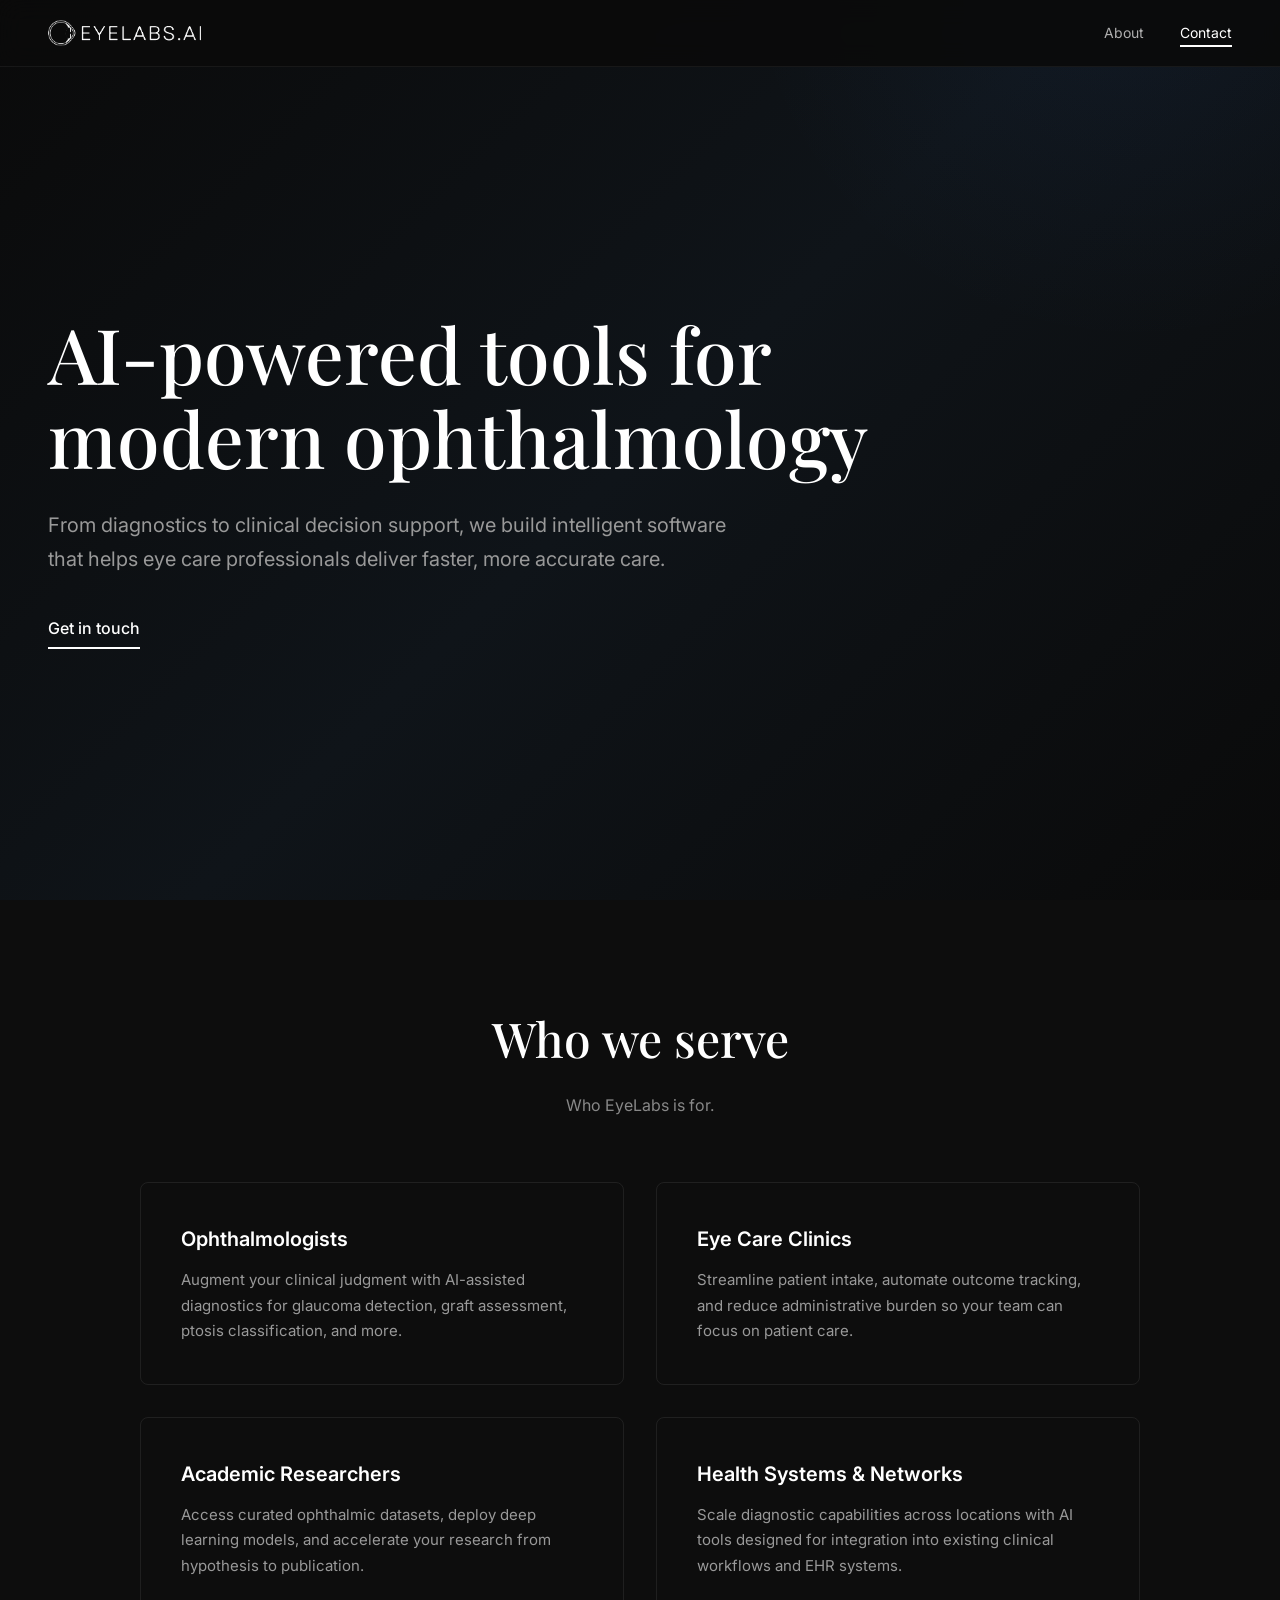
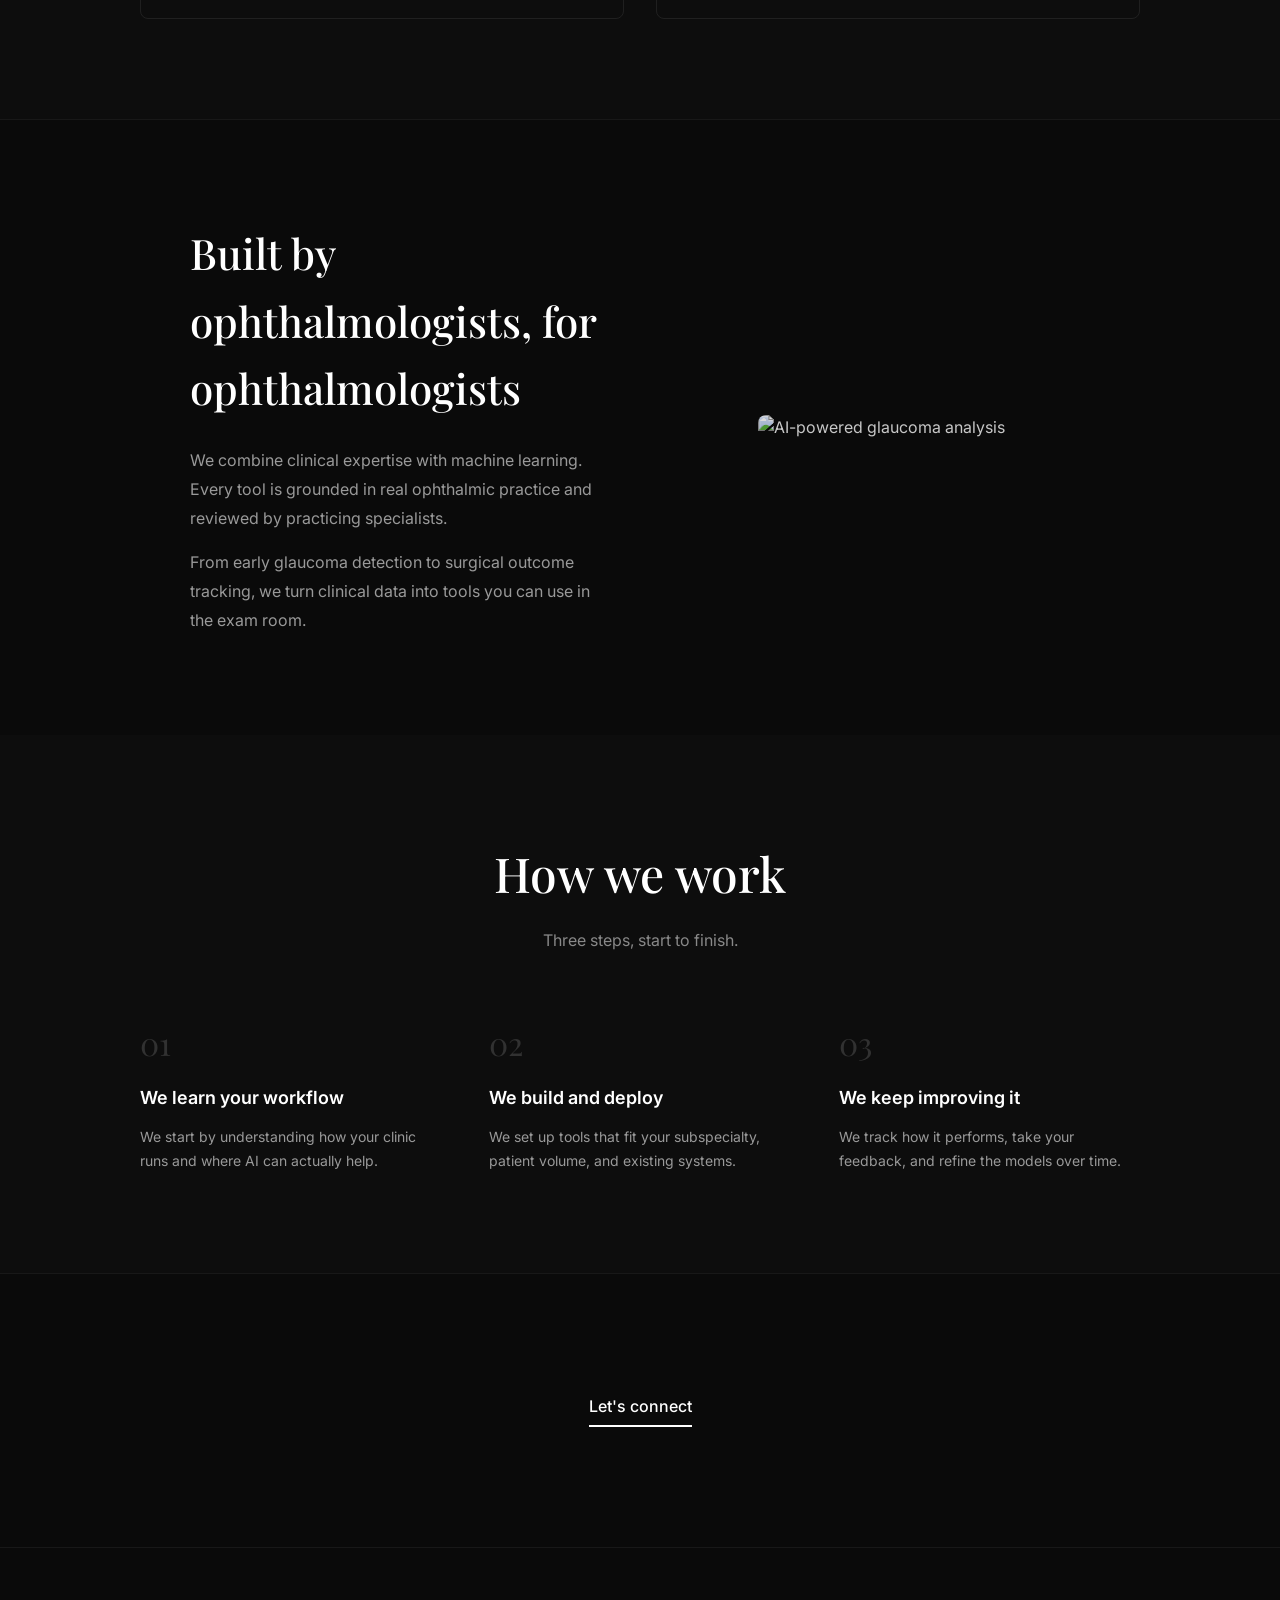
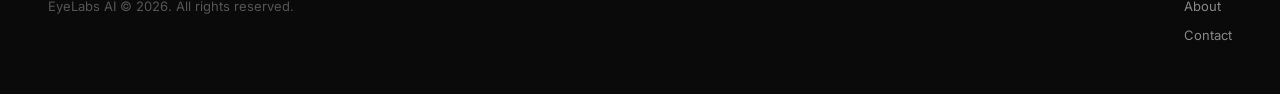
==== commit c0bcb761: "Redesign site: multi-page structure, fix logo, simplify copy - Split single-page site into index/abo" ====
--- a/index.html
+++ b/index.html
@@ -7,477 +7,37 @@
   <title>EyeLabs AI</title>
   <link rel="shortcut icon" type="image/x-icon" href="img/favicon.png" />
   <link href="https://fonts.googleapis.com/css2?family=Inter:wght@300;400;500;600;700&family=Playfair+Display:wght@400;500;600;700&display=swap" rel="stylesheet">
-  <style>
-    *, *::before, *::after { margin: 0; padding: 0; box-sizing: border-box; }
-
-    body {
-      font-family: 'Inter', sans-serif;
-      background: #0a0a0a;
-      color: #e8e8e8;
-      line-height: 1.6;
-      -webkit-font-smoothing: antialiased;
-    }
-
-    a { color: inherit; text-decoration: none; }
-
-    /* --- NAV --- */
-    nav {
-      position: fixed;
-      top: 0; left: 0; right: 0;
-      z-index: 100;
-      display: flex;
-      align-items: center;
-      justify-content: space-between;
-      padding: 20px 48px;
-      background: rgba(10,10,10,0.9);
-      backdrop-filter: blur(12px);
-      border-bottom: 1px solid rgba(255,255,255,0.06);
-    }
-    .nav-logo {
-      font-family: 'Playfair Display', serif;
-      font-size: 22px;
-      font-weight: 600;
-      color: #fff;
-      display: flex;
-      align-items: center;
-      gap: 12px;
-    }
-    .nav-logo img {
-      height: 28px;
-      width: auto;
-      border-radius: 4px;
-      filter: brightness(0) invert(1);
-    }
-    .nav-links {
-      display: flex;
-      align-items: center;
-      gap: 36px;
-      list-style: none;
-    }
-    .nav-links a {
-      font-size: 14px;
-      font-weight: 400;
-      color: #b0b0b0;
-      transition: color 0.2s;
-    }
-    .nav-links a:hover { color: #fff; }
-    .nav-cta {
-      font-size: 14px;
-      font-weight: 500;
-      color: #fff !important;
-      border-bottom: 2px solid #fff;
-      padding-bottom: 4px;
-    }
-
-    /* Mobile nav toggle */
-    .nav-toggle {
-      display: none;
-      flex-direction: column;
-      gap: 5px;
-      background: none;
-      border: none;
-      cursor: pointer;
-      padding: 4px;
-    }
-    .nav-toggle span {
-      display: block;
-      width: 24px;
-      height: 2px;
-      background: #fff;
-      transition: 0.3s;
-    }
-
-    /* --- HERO --- */
-    .hero {
-      min-height: 100vh;
-      display: flex;
-      flex-direction: column;
-      justify-content: center;
-      padding: 140px 48px 80px;
-      background: linear-gradient(135deg, #0a0a0a 0%, #0f1419 50%, #0a0a0a 100%);
-      position: relative;
-      overflow: hidden;
-    }
-    .hero::before {
-      content: '';
-      position: absolute;
-      top: -50%; right: -20%;
-      width: 800px; height: 800px;
-      background: radial-gradient(circle, rgba(59,130,246,0.06) 0%, transparent 70%);
-      pointer-events: none;
-    }
-    .hero h1 {
-      font-family: 'Playfair Display', serif;
-      font-size: clamp(42px, 6vw, 80px);
-      font-weight: 500;
-      line-height: 1.1;
-      color: #fff;
-      max-width: 900px;
-      margin-bottom: 28px;
-    }
-    .hero p {
-      font-size: clamp(16px, 2vw, 20px);
-      color: #999;
-      max-width: 680px;
-      line-height: 1.7;
-    }
-
-    /* --- FEATURES GRID --- */
-    .features {
-      padding: 100px 48px;
-      border-top: 1px solid rgba(255,255,255,0.06);
-    }
-    .features-grid {
-      display: grid;
-      grid-template-columns: repeat(4, 1fr);
-      gap: 32px;
-      max-width: 1200px;
-      margin: 0 auto;
-    }
-    .feature-card {
-      text-align: center;
-      padding: 40px 20px;
-      border: 1px solid rgba(255,255,255,0.08);
-      border-radius: 8px;
-      transition: border-color 0.3s, transform 0.3s;
-    }
-    .feature-card:hover {
-      border-color: rgba(255,255,255,0.2);
-      transform: translateY(-4px);
-    }
-    .feature-icon {
-      font-size: 36px;
-      margin-bottom: 20px;
-      display: block;
-    }
-    .feature-card h3 {
-      font-size: 15px;
-      font-weight: 500;
-      color: #ddd;
-    }
-
-    /* --- SECTION TITLES --- */
-    .section-title {
-      font-family: 'Playfair Display', serif;
-      font-size: clamp(28px, 4vw, 48px);
-      font-weight: 500;
-      color: #fff;
-      text-align: center;
-      margin-bottom: 16px;
-    }
-    .section-subtitle {
-      font-size: 16px;
-      color: #888;
-      text-align: center;
-      margin-bottom: 64px;
-      max-width: 600px;
-      margin-left: auto;
-      margin-right: auto;
-    }
-
-    /* --- AUDIENCE CARDS --- */
-    .audiences {
-      padding: 100px 48px;
-      background: #0d0d0d;
-    }
-    .audience-grid {
-      display: grid;
-      grid-template-columns: repeat(2, 1fr);
-      gap: 32px;
-      max-width: 1000px;
-      margin: 0 auto;
-    }
-    .audience-card {
-      padding: 40px;
-      border: 1px solid rgba(255,255,255,0.08);
-      border-radius: 8px;
-      transition: border-color 0.3s;
-    }
-    .audience-card:hover { border-color: rgba(255,255,255,0.2); }
-    .audience-card h3 {
-      font-size: 20px;
-      font-weight: 600;
-      color: #fff;
-      margin-bottom: 12px;
-    }
-    .audience-card p {
-      font-size: 15px;
-      color: #999;
-      line-height: 1.7;
-    }
-
-    /* --- DATA / TRUST SECTION --- */
-    .trust {
-      padding: 100px 48px;
-      border-top: 1px solid rgba(255,255,255,0.06);
-    }
-    .trust-content {
-      max-width: 900px;
-      margin: 0 auto;
-      display: grid;
-      grid-template-columns: 1fr 1fr;
-      gap: 64px;
-      align-items: center;
-    }
-    .trust-text h2 {
-      font-family: 'Playfair Display', serif;
-      font-size: clamp(28px, 3.5vw, 42px);
-      font-weight: 500;
-      color: #fff;
-      margin-bottom: 24px;
-    }
-    .trust-text p {
-      font-size: 16px;
-      color: #999;
-      line-height: 1.8;
-    }
-    .trust-image {
-      display: flex;
-      justify-content: center;
-    }
-    .trust-image img {
-      max-width: 100%;
-      border-radius: 8px;
-      opacity: 0.85;
-    }
-
-    /* --- PROCESS --- */
-    .process {
-      padding: 100px 48px;
-      background: #0d0d0d;
-    }
-    .process-grid {
-      display: grid;
-      grid-template-columns: repeat(3, 1fr);
-      gap: 48px;
-      max-width: 1000px;
-      margin: 0 auto;
-    }
-    .process-step { }
-    .process-step h3 {
-      font-size: 18px;
-      font-weight: 600;
-      color: #fff;
-      margin-bottom: 12px;
-    }
-    .process-step p {
-      font-size: 14px;
-      color: #999;
-      line-height: 1.7;
-    }
-    .step-number {
-      display: inline-block;
-      font-family: 'Playfair Display', serif;
-      font-size: 32px;
-      color: rgba(255,255,255,0.15);
-      margin-bottom: 16px;
-    }
-
-    /* --- CTA --- */
-    .cta {
-      padding: 120px 48px;
-      text-align: center;
-      border-top: 1px solid rgba(255,255,255,0.06);
-    }
-    .cta h2 {
-      font-family: 'Playfair Display', serif;
-      font-size: clamp(32px, 5vw, 64px);
-      font-weight: 500;
-      color: #fff;
-      margin-bottom: 40px;
-    }
-    .cta-btn {
-      display: inline-block;
-      font-size: 16px;
-      font-weight: 500;
-      color: #fff;
-      border-bottom: 2px solid #fff;
-      padding-bottom: 6px;
-      transition: opacity 0.2s;
-    }
-    .cta-btn:hover { opacity: 0.7; }
-
-    /* --- CONTACT --- */
-    .contact {
-      padding: 100px 48px;
-      background: #0d0d0d;
-    }
-    .contact-inner {
-      max-width: 600px;
-      margin: 0 auto;
-    }
-    .contact-inner h2 {
-      font-family: 'Playfair Display', serif;
-      font-size: 36px;
-      color: #fff;
-      margin-bottom: 12px;
-    }
-    .contact-inner .contact-desc {
-      color: #888;
-      font-size: 16px;
-      margin-bottom: 40px;
-    }
-    .contact-form input,
-    .contact-form textarea {
-      width: 100%;
-      padding: 14px 16px;
-      background: rgba(255,255,255,0.05);
-      border: 1px solid rgba(255,255,255,0.12);
-      border-radius: 6px;
-      color: #fff;
-      font-family: 'Inter', sans-serif;
-      font-size: 14px;
-      margin-bottom: 16px;
-      outline: none;
-      transition: border-color 0.2s;
-    }
-    .contact-form input:focus,
-    .contact-form textarea:focus {
-      border-color: rgba(255,255,255,0.35);
-    }
-    .contact-form textarea {
-      min-height: 120px;
-      resize: vertical;
-    }
-    .contact-form button {
-      background: #fff;
-      color: #0a0a0a;
-      border: none;
-      padding: 14px 40px;
-      font-size: 14px;
-      font-weight: 600;
-      border-radius: 6px;
-      cursor: pointer;
-      transition: opacity 0.2s;
-      font-family: 'Inter', sans-serif;
-    }
-    .contact-form button:hover { opacity: 0.85; }
-    .contact-info {
-      margin-top: 48px;
-      padding-top: 32px;
-      border-top: 1px solid rgba(255,255,255,0.08);
-    }
-    .contact-info a {
-      color: #999;
-      font-size: 14px;
-      transition: color 0.2s;
-    }
-    .contact-info a:hover { color: #fff; }
-    .contact-info .social-links {
-      display: flex;
-      gap: 24px;
-      margin-top: 12px;
-    }
-
-    /* --- FOOTER --- */
-    footer {
-      padding: 48px;
-      border-top: 1px solid rgba(255,255,255,0.06);
-      display: flex;
-      justify-content: space-between;
-      align-items: flex-start;
-      flex-wrap: wrap;
-      gap: 32px;
-    }
-    .footer-left p {
-      font-size: 13px;
-      color: #555;
-    }
-    .footer-links {
-      display: flex;
-      flex-direction: column;
-      gap: 8px;
-    }
-    .footer-links a {
-      font-size: 13px;
-      color: #888;
-      transition: color 0.2s;
-    }
-    .footer-links a:hover { color: #fff; }
-
-    /* --- RESPONSIVE --- */
-    @media (max-width: 900px) {
-      nav { padding: 16px 24px; }
-      .nav-links { display: none; }
-      .nav-links.open {
-        display: flex;
-        flex-direction: column;
-        position: absolute;
-        top: 100%;
-        left: 0; right: 0;
-        background: rgba(10,10,10,0.97);
-        padding: 24px;
-        gap: 20px;
-        border-bottom: 1px solid rgba(255,255,255,0.08);
-      }
-      .nav-toggle { display: flex; }
-      .hero { padding: 120px 24px 60px; }
-      .features { padding: 60px 24px; }
-      .features-grid { grid-template-columns: repeat(2, 1fr); gap: 16px; }
-      .audiences { padding: 60px 24px; }
-      .audience-grid { grid-template-columns: 1fr; }
-      .trust { padding: 60px 24px; }
-      .trust-content { grid-template-columns: 1fr; gap: 32px; }
-      .process { padding: 60px 24px; }
-      .process-grid { grid-template-columns: 1fr; gap: 32px; }
-      .cta { padding: 80px 24px; }
-      .contact { padding: 60px 24px; }
-      footer { padding: 32px 24px; flex-direction: column; }
-    }
-    @media (max-width: 550px) {
-      .features-grid { grid-template-columns: 1fr; }
-    }
-  </style>
+  <link rel="stylesheet" href="css/site.css">
 </head>
 <body>
 
 <!-- Nav -->
 <nav>
-  <a href="#" class="nav-logo">
-    <img src="images/eyelabs logo 5.28.svg" alt="EyeLabs AI">
+  <a href="index.html" class="nav-logo">
+    <img src="images/eyelabs-logo-white.png" alt="EyeLabs AI">
   </a>
   <button class="nav-toggle" onclick="document.querySelector('.nav-links').classList.toggle('open')" aria-label="Toggle menu">
     <span></span><span></span><span></span>
   </button>
   <ul class="nav-links">
-    <li><a href="#about">About</a></li>
-    <li><a href="#contact">Contact</a></li>
-    <li><a href="#contact" class="nav-cta">Get Started</a></li>
+    <li><a href="about.html">About</a></li>
+    <li><a href="contact.html" class="nav-cta">Contact</a></li>
   </ul>
 </nav>
 
 <!-- Hero -->
-<section class="hero" id="about">
+<section class="hero">
   <h1>AI-powered tools for modern ophthalmology</h1>
   <p>From diagnostics to clinical decision support, we build intelligent software that helps eye care professionals deliver faster, more accurate care.</p>
-</section>
-
-<!-- Features -->
-<section class="features">
-  <div class="features-grid">
-    <div class="feature-card">
-      <span class="feature-icon">&#x1F441;</span>
-      <h3>AI-Driven Diagnostics</h3>
-    </div>
-    <div class="feature-card">
-      <span class="feature-icon">&#x1F9E0;</span>
-      <h3>Clinical Decision Support</h3>
-    </div>
-    <div class="feature-card">
-      <span class="feature-icon">&#x1F4CA;</span>
-      <h3>Ophthalmic Data Intelligence</h3>
-    </div>
-    <div class="feature-card">
-      <span class="feature-icon">&#x2699;</span>
-      <h3>Practice Workflow Automation</h3>
-    </div>
+  <div class="hero-actions">
+    <a href="contact.html" class="cta-btn">Get in touch</a>
   </div>
 </section>
 
 <!-- Audience Cards -->
 <section class="audiences">
   <h2 class="section-title">Who we serve</h2>
-  <p class="section-subtitle">Purpose-built AI for every corner of eye care.</p>
+  <p class="section-subtitle">Who EyeLabs is for.</p>
   <div class="audience-grid">
     <div class="audience-card">
       <h3>Ophthalmologists</h3>
@@ -503,8 +63,8 @@
   <div class="trust-content">
     <div class="trust-text">
       <h2>Built by ophthalmologists, for ophthalmologists</h2>
-      <p>Our team combines clinical expertise with cutting-edge machine learning. Every tool we build is grounded in real-world ophthalmic practice and validated by leading specialists from institutions across the country.</p>
-      <p style="margin-top: 16px;">From early glaucoma detection using vision transformers to automated surgical outcome tracking, we turn complex clinical data into actionable insights.</p>
+      <p>We combine clinical expertise with machine learning. Every tool is grounded in real ophthalmic practice and reviewed by practicing specialists.</p>
+      <p style="margin-top: 16px;">From early glaucoma detection to surgical outcome tracking, we turn clinical data into tools you can use in the exam room.</p>
     </div>
     <div class="trust-image">
       <img src="images/company/glaucomatransformer.jpeg" alt="AI-powered glaucoma analysis">
@@ -514,53 +74,30 @@
 
 <!-- Process -->
 <section class="process">
-  <h2 class="section-title">Our process</h2>
-  <p class="section-subtitle">One platform &mdash; diagnose, analyze, optimize</p>
+  <h2 class="section-title">How we work</h2>
+  <p class="section-subtitle">Three steps, start to finish.</p>
   <div class="process-grid">
     <div class="process-step">
       <span class="step-number">01</span>
-      <h3>Understanding your needs</h3>
-      <p>We start by mapping your clinical workflow and identifying where AI can have the greatest impact on patient outcomes and practice efficiency.</p>
+      <h3>We learn your workflow</h3>
+      <p>We start by understanding how your clinic runs and where AI can actually help.</p>
     </div>
     <div class="process-step">
       <span class="step-number">02</span>
-      <h3>Tailored implementation</h3>
-      <p>Our team configures and deploys solutions matched to your specific subspecialty focus, patient volume, and technical infrastructure.</p>
+      <h3>We build and deploy</h3>
+      <p>We set up tools that fit your subspecialty, patient volume, and existing systems.</p>
     </div>
     <div class="process-step">
       <span class="step-number">03</span>
-      <h3>Continuous improvement</h3>
-      <p>We monitor performance, incorporate your feedback, and refine our models to ensure they keep pace with evolving clinical standards.</p>
+      <h3>We keep improving it</h3>
+      <p>We track how it performs, take your feedback, and refine the models over time.</p>
     </div>
   </div>
 </section>
 
 <!-- CTA -->
 <section class="cta">
-  <h2>Get started with EyeLabs AI, today.</h2>
-  <a href="#contact" class="cta-btn">Book a consultation</a>
-</section>
-
-<!-- Contact -->
-<section class="contact" id="contact">
-  <div class="contact-inner">
-    <h2>Get in touch</h2>
-    <p class="contact-desc">Have a question or want to explore how AI can work for your practice? Drop us a note.</p>
-    <form class="contact-form" action="https://formspree.io/f/xrgwqkjn" method="POST">
-      <input type="text" name="name" placeholder="Name" required>
-      <input type="email" name="email" placeholder="Email" required>
-      <input type="text" name="organization" placeholder="Organization (optional)">
-      <textarea name="message" placeholder="Tell us about your needs..." required></textarea>
-      <button type="submit">Send Message</button>
-    </form>
-    <div class="contact-info">
-      <a href="mailto:gurpalv@eyelabs.ai">gurpalv@eyelabs.ai</a>
-      <div class="social-links">
-        <a href="https://www.linkedin.com/in/gurpalvirdi/" target="_blank" rel="noopener">LinkedIn</a>
-        <a href="https://twitter.com/EyeLabs_AI" target="_blank" rel="noopener">X / Twitter</a>
-      </div>
-    </div>
-  </div>
+  <a href="contact.html" class="cta-btn">Let's connect</a>
 </section>
 
 <!-- Footer -->
@@ -569,8 +106,8 @@
     <p>EyeLabs AI &copy; 2026. All rights reserved.</p>
   </div>
   <div class="footer-links">
-    <a href="#about">About</a>
-    <a href="#contact">Contact</a>
+    <a href="about.html">About</a>
+    <a href="contact.html">Contact</a>
   </div>
 </footer>
 
--- a/css/site.css
+++ b/css/site.css
@@ -0,0 +1,431 @@
+*, *::before, *::after { margin: 0; padding: 0; box-sizing: border-box; }
+
+body {
+  font-family: 'Inter', sans-serif;
+  background: #0a0a0a;
+  color: #e8e8e8;
+  line-height: 1.6;
+  -webkit-font-smoothing: antialiased;
+}
+
+a { color: inherit; text-decoration: none; }
+
+/* --- NAV --- */
+nav {
+  position: fixed;
+  top: 0; left: 0; right: 0;
+  z-index: 100;
+  display: flex;
+  align-items: center;
+  justify-content: space-between;
+  padding: 20px 48px;
+  background: rgba(10,10,10,0.9);
+  backdrop-filter: blur(12px);
+  border-bottom: 1px solid rgba(255,255,255,0.06);
+}
+.nav-logo {
+  font-family: 'Playfair Display', serif;
+  font-size: 22px;
+  font-weight: 600;
+  color: #fff;
+  display: flex;
+  align-items: center;
+  gap: 12px;
+}
+.nav-logo img {
+  height: 26px;
+  width: auto;
+}
+.nav-links {
+  display: flex;
+  align-items: center;
+  gap: 36px;
+  list-style: none;
+}
+.nav-links a {
+  font-size: 14px;
+  font-weight: 400;
+  color: #b0b0b0;
+  transition: color 0.2s;
+}
+.nav-links a:hover,
+.nav-links a.active { color: #fff; }
+.nav-cta {
+  font-size: 14px;
+  font-weight: 500;
+  color: #fff !important;
+  border-bottom: 2px solid #fff;
+  padding-bottom: 4px;
+}
+
+/* Mobile nav toggle */
+.nav-toggle {
+  display: none;
+  flex-direction: column;
+  gap: 5px;
+  background: none;
+  border: none;
+  cursor: pointer;
+  padding: 4px;
+}
+.nav-toggle span {
+  display: block;
+  width: 24px;
+  height: 2px;
+  background: #fff;
+  transition: 0.3s;
+}
+
+/* --- HERO --- */
+.hero {
+  min-height: 100vh;
+  display: flex;
+  flex-direction: column;
+  justify-content: center;
+  padding: 140px 48px 80px;
+  background: linear-gradient(135deg, #0a0a0a 0%, #0f1419 50%, #0a0a0a 100%);
+  position: relative;
+  overflow: hidden;
+}
+.hero::before {
+  content: '';
+  position: absolute;
+  top: -50%; right: -20%;
+  width: 800px; height: 800px;
+  background: radial-gradient(circle, rgba(59,130,246,0.06) 0%, transparent 70%);
+  pointer-events: none;
+}
+.hero h1 {
+  font-family: 'Playfair Display', serif;
+  font-size: clamp(42px, 6vw, 80px);
+  font-weight: 500;
+  line-height: 1.1;
+  color: #fff;
+  max-width: 900px;
+  margin-bottom: 28px;
+}
+.hero p {
+  font-size: clamp(16px, 2vw, 20px);
+  color: #999;
+  max-width: 680px;
+  line-height: 1.7;
+}
+.hero-actions { margin-top: 40px; }
+
+/* --- PAGE HEADER (subpages) --- */
+.page-header {
+  padding: 160px 48px 60px;
+  border-bottom: 1px solid rgba(255,255,255,0.06);
+  background: linear-gradient(135deg, #0a0a0a 0%, #0f1419 60%, #0a0a0a 100%);
+}
+.page-header h1 {
+  font-family: 'Playfair Display', serif;
+  font-size: clamp(36px, 5vw, 60px);
+  font-weight: 500;
+  color: #fff;
+  margin-bottom: 16px;
+}
+.page-header p {
+  font-size: 18px;
+  color: #999;
+  max-width: 620px;
+}
+
+/* --- SECTION TITLES --- */
+.section-title {
+  font-family: 'Playfair Display', serif;
+  font-size: clamp(28px, 4vw, 48px);
+  font-weight: 500;
+  color: #fff;
+  text-align: center;
+  margin-bottom: 16px;
+}
+.section-subtitle {
+  font-size: 16px;
+  color: #888;
+  text-align: center;
+  margin-bottom: 64px;
+  max-width: 600px;
+  margin-left: auto;
+  margin-right: auto;
+}
+
+/* --- ABOUT --- */
+.about-section {
+  padding: 80px 48px;
+}
+.about-intro {
+  max-width: 760px;
+  margin: 0 auto 64px;
+  text-align: center;
+}
+.about-intro p {
+  font-size: 18px;
+  color: #aaa;
+  line-height: 1.8;
+}
+.founder {
+  max-width: 760px;
+  margin: 0 auto;
+  display: flex;
+  gap: 40px;
+  align-items: center;
+  padding: 40px;
+  border: 1px solid rgba(255,255,255,0.08);
+  border-radius: 10px;
+}
+.founder img {
+  width: 130px;
+  height: 130px;
+  border-radius: 50%;
+  object-fit: cover;
+  border: 1px solid rgba(255,255,255,0.12);
+  flex-shrink: 0;
+}
+.founder h3 { font-size: 21px; font-weight: 600; color: #fff; margin-bottom: 4px; }
+.founder .role {
+  font-size: 12px;
+  color: #5b8def;
+  text-transform: uppercase;
+  letter-spacing: 0.08em;
+  margin-bottom: 14px;
+}
+.founder p { font-size: 15px; color: #999; line-height: 1.7; }
+
+/* --- AUDIENCE CARDS --- */
+.audiences {
+  padding: 100px 48px;
+  background: #0d0d0d;
+}
+.audience-grid {
+  display: grid;
+  grid-template-columns: repeat(2, 1fr);
+  gap: 32px;
+  max-width: 1000px;
+  margin: 0 auto;
+}
+.audience-card {
+  padding: 40px;
+  border: 1px solid rgba(255,255,255,0.08);
+  border-radius: 8px;
+  transition: border-color 0.3s;
+}
+.audience-card:hover { border-color: rgba(255,255,255,0.2); }
+.audience-card h3 {
+  font-size: 20px;
+  font-weight: 600;
+  color: #fff;
+  margin-bottom: 12px;
+}
+.audience-card p {
+  font-size: 15px;
+  color: #999;
+  line-height: 1.7;
+}
+
+/* --- DATA / TRUST SECTION --- */
+.trust {
+  padding: 100px 48px;
+  border-top: 1px solid rgba(255,255,255,0.06);
+}
+.trust-content {
+  max-width: 900px;
+  margin: 0 auto;
+  display: grid;
+  grid-template-columns: 1fr 1fr;
+  gap: 64px;
+  align-items: center;
+}
+.trust-text h2 {
+  font-family: 'Playfair Display', serif;
+  font-size: clamp(28px, 3.5vw, 42px);
+  font-weight: 500;
+  color: #fff;
+  margin-bottom: 24px;
+}
+.trust-text p {
+  font-size: 16px;
+  color: #999;
+  line-height: 1.8;
+}
+.trust-image {
+  display: flex;
+  justify-content: center;
+}
+.trust-image img {
+  max-width: 100%;
+  border-radius: 8px;
+  opacity: 0.85;
+}
+
+/* --- PROCESS --- */
+.process {
+  padding: 100px 48px;
+  background: #0d0d0d;
+}
+.process-grid {
+  display: grid;
+  grid-template-columns: repeat(3, 1fr);
+  gap: 48px;
+  max-width: 1000px;
+  margin: 0 auto;
+}
+.process-step h3 {
+  font-size: 18px;
+  font-weight: 600;
+  color: #fff;
+  margin-bottom: 12px;
+}
+.process-step p {
+  font-size: 14px;
+  color: #999;
+  line-height: 1.7;
+}
+.step-number {
+  display: inline-block;
+  font-family: 'Playfair Display', serif;
+  font-size: 32px;
+  color: rgba(255,255,255,0.15);
+  margin-bottom: 16px;
+}
+
+/* --- CTA --- */
+.cta {
+  padding: 120px 48px;
+  text-align: center;
+  border-top: 1px solid rgba(255,255,255,0.06);
+}
+.cta h2 {
+  font-family: 'Playfair Display', serif;
+  font-size: clamp(32px, 5vw, 64px);
+  font-weight: 500;
+  color: #fff;
+  margin-bottom: 40px;
+}
+.cta-btn {
+  display: inline-block;
+  font-size: 16px;
+  font-weight: 500;
+  color: #fff;
+  border-bottom: 2px solid #fff;
+  padding-bottom: 6px;
+  transition: opacity 0.2s;
+}
+.cta-btn:hover { opacity: 0.7; }
+
+/* --- CONTACT --- */
+.contact {
+  padding: 80px 48px 100px;
+}
+.contact-inner {
+  max-width: 600px;
+  margin: 0 auto;
+}
+.contact-form input,
+.contact-form textarea {
+  width: 100%;
+  padding: 14px 16px;
+  background: rgba(255,255,255,0.05);
+  border: 1px solid rgba(255,255,255,0.12);
+  border-radius: 6px;
+  color: #fff;
+  font-family: 'Inter', sans-serif;
+  font-size: 14px;
+  margin-bottom: 16px;
+  outline: none;
+  transition: border-color 0.2s;
+}
+.contact-form input:focus,
+.contact-form textarea:focus {
+  border-color: rgba(255,255,255,0.35);
+}
+.contact-form textarea {
+  min-height: 120px;
+  resize: vertical;
+}
+.contact-form button {
+  background: #fff;
+  color: #0a0a0a;
+  border: none;
+  padding: 14px 40px;
+  font-size: 14px;
+  font-weight: 600;
+  border-radius: 6px;
+  cursor: pointer;
+  transition: opacity 0.2s;
+  font-family: 'Inter', sans-serif;
+}
+.contact-form button:hover { opacity: 0.85; }
+.contact-info {
+  margin-top: 48px;
+  padding-top: 32px;
+  border-top: 1px solid rgba(255,255,255,0.08);
+}
+.contact-info a {
+  color: #999;
+  font-size: 14px;
+  transition: color 0.2s;
+}
+.contact-info a:hover { color: #fff; }
+.contact-info .social-links {
+  display: flex;
+  gap: 24px;
+  margin-top: 12px;
+}
+
+/* --- FOOTER --- */
+footer {
+  padding: 48px;
+  border-top: 1px solid rgba(255,255,255,0.06);
+  display: flex;
+  justify-content: space-between;
+  align-items: flex-start;
+  flex-wrap: wrap;
+  gap: 32px;
+}
+.footer-left p {
+  font-size: 13px;
+  color: #555;
+}
+.footer-links {
+  display: flex;
+  flex-direction: column;
+  gap: 8px;
+}
+.footer-links a {
+  font-size: 13px;
+  color: #888;
+  transition: color 0.2s;
+}
+.footer-links a:hover { color: #fff; }
+
+/* --- RESPONSIVE --- */
+@media (max-width: 900px) {
+  nav { padding: 16px 24px; }
+  .nav-links { display: none; }
+  .nav-links.open {
+    display: flex;
+    flex-direction: column;
+    position: absolute;
+    top: 100%;
+    left: 0; right: 0;
+    background: rgba(10,10,10,0.97);
+    padding: 24px;
+    gap: 20px;
+    border-bottom: 1px solid rgba(255,255,255,0.08);
+  }
+  .nav-toggle { display: flex; }
+  .hero { padding: 120px 24px 60px; }
+  .page-header { padding: 130px 24px 48px; }
+  .about-section { padding: 60px 24px; }
+  .founder { flex-direction: column; text-align: center; gap: 24px; padding: 32px 24px; }
+  .audiences { padding: 60px 24px; }
+  .audience-grid { grid-template-columns: 1fr; }
+  .trust { padding: 60px 24px; }
+  .trust-content { grid-template-columns: 1fr; gap: 32px; }
+  .process { padding: 60px 24px; }
+  .process-grid { grid-template-columns: 1fr; gap: 32px; }
+  .cta { padding: 80px 24px; }
+  .contact { padding: 60px 24px; }
+  footer { padding: 32px 24px; flex-direction: column; }
+}
